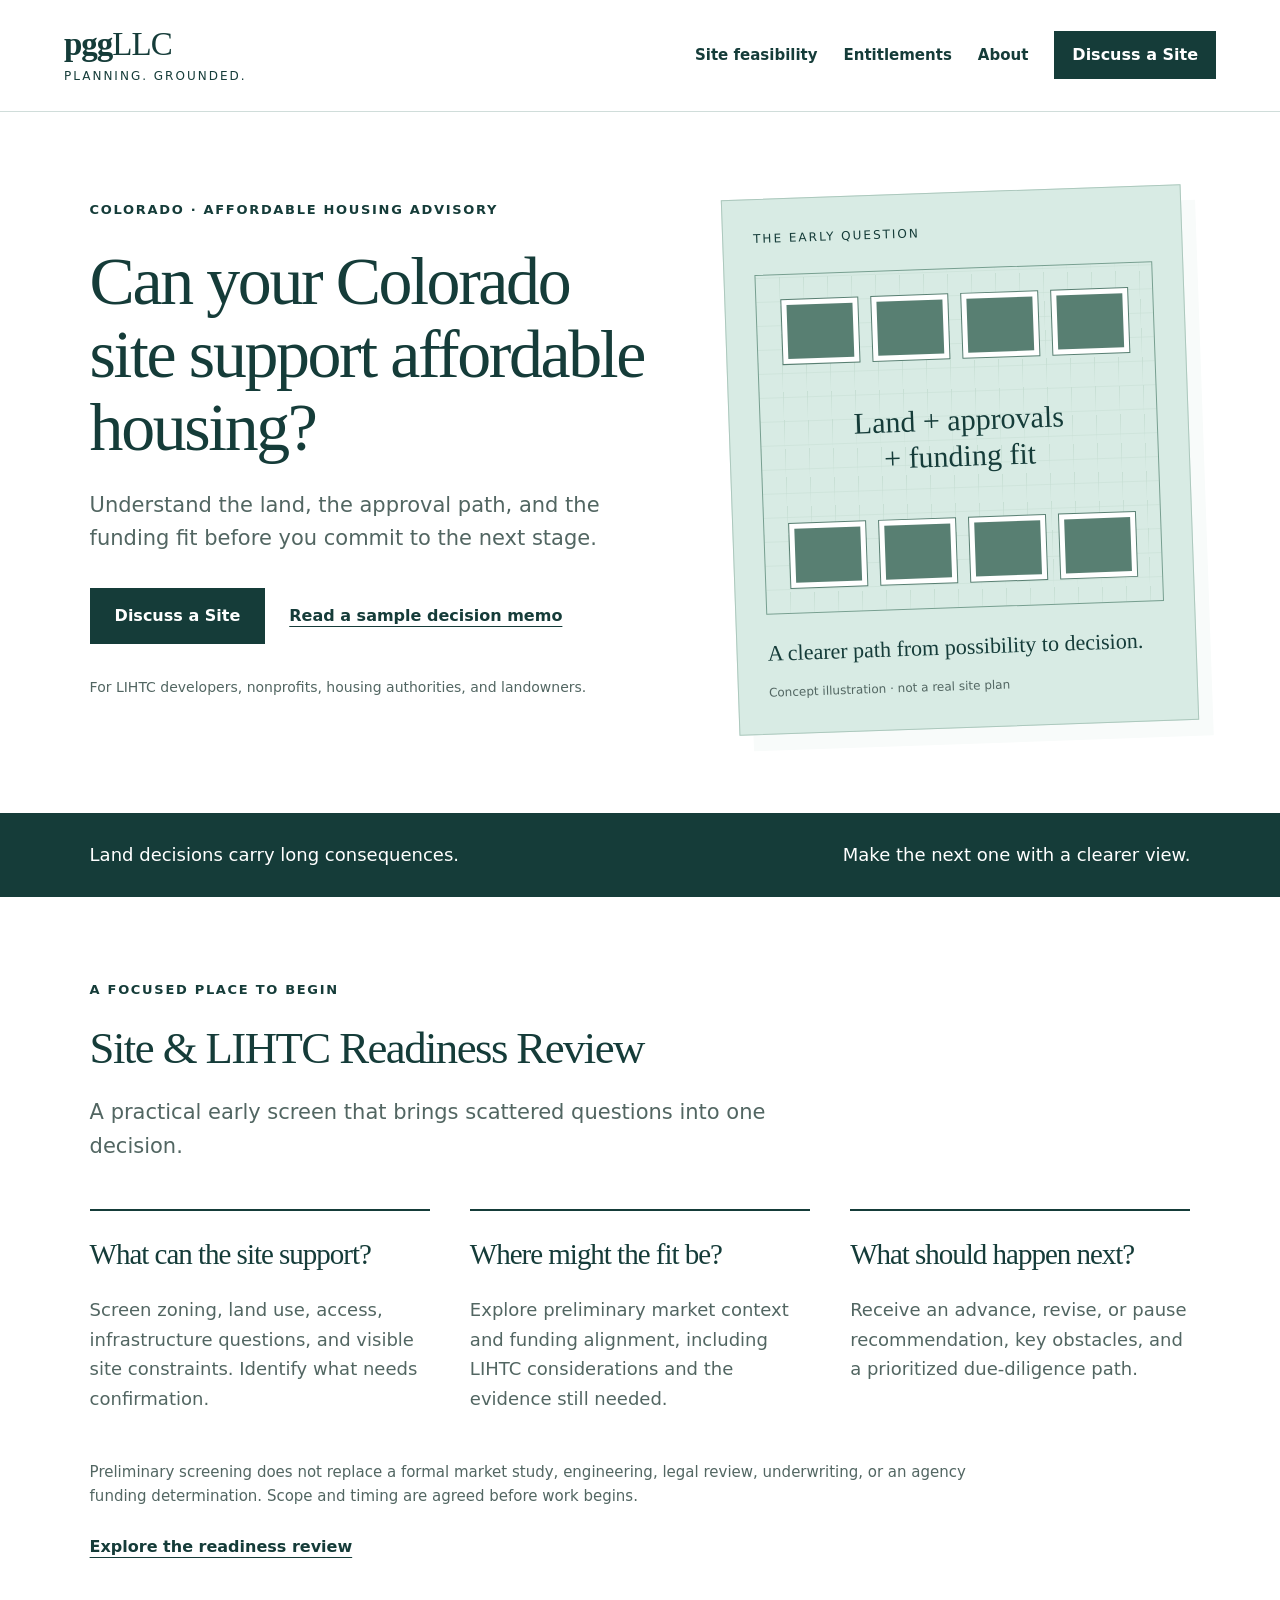
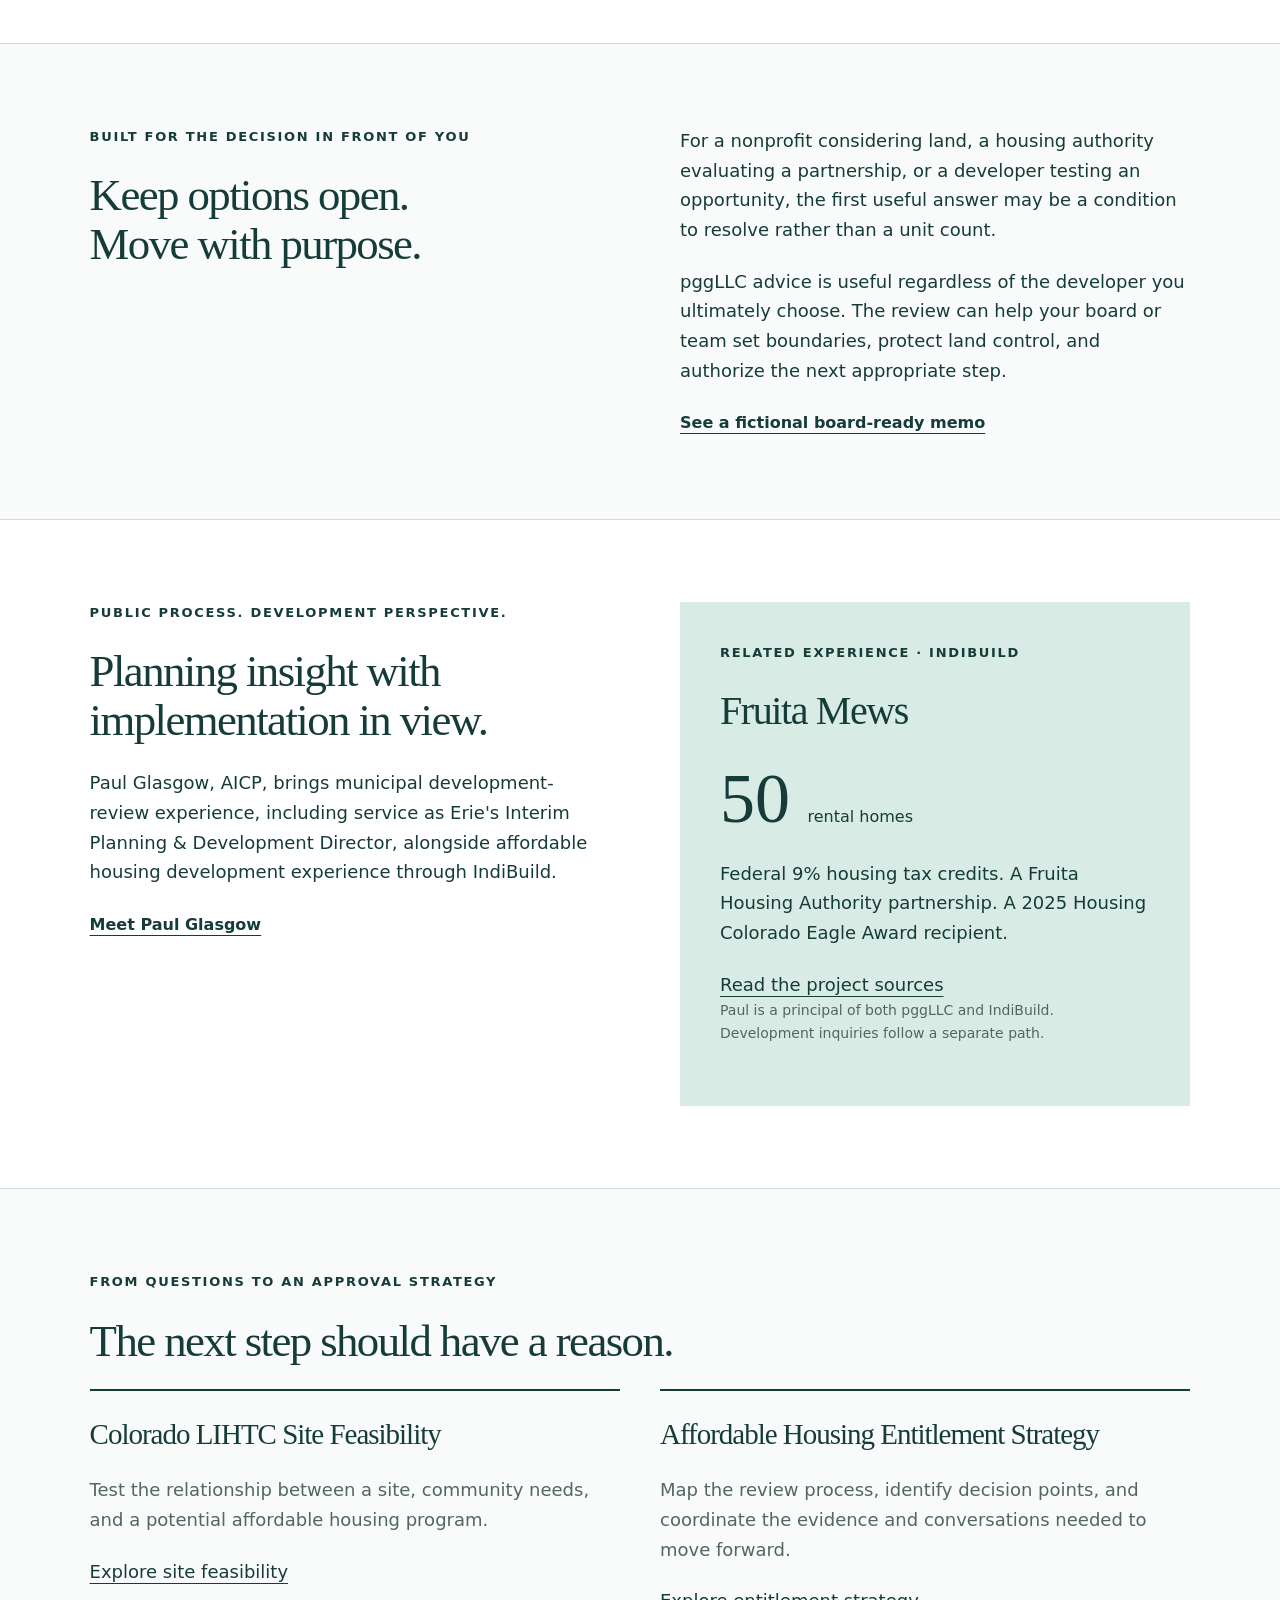
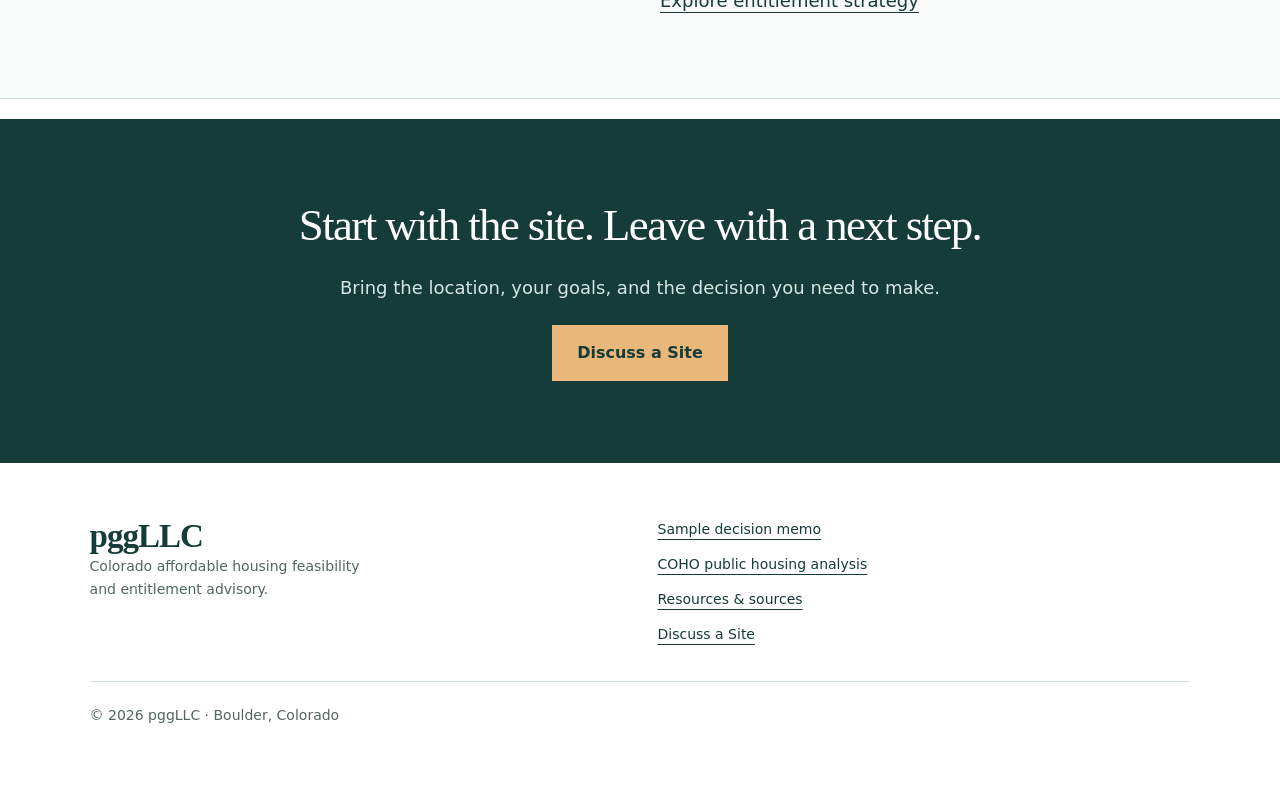
==== index.html @ e90ab2b9 "Build pggLLC affordable housing advisory website and cutover guide" ====
<!doctype html><html lang="en"><head><meta charset="utf-8"><meta name="viewport" content="width=device-width,initial-scale=1"><title>Colorado Affordable Housing Feasibility & Entitlements | pggLLC</title><meta name="description" content="Make a better early decision on your Colorado affordable housing site. Site feasibility, LIHTC readiness and entitlement strategy with Paul Glasgow, AICP."><link rel="canonical" href="https://pggllc.org/"><meta property="og:title" content="Colorado Affordable Housing Feasibility & Entitlements"><meta property="og:description" content="Make a better early decision on your Colorado affordable housing site. Site feasibility, LIHTC readiness and entitlement strategy with Paul Glasgow, AICP."><meta property="og:type" content="website"><meta name="theme-color" content="#153c39"><link rel="icon" href="/assets/favicon.svg" type="image/svg+xml"><link rel="stylesheet" href="/assets/site.css"></head><body><a class="skip" href="#main">Skip to content</a><header><a class="brand" href="/">pgg<span>LLC</span><small>Planning. Grounded.</small></a><nav aria-label="Main navigation"><a href="/colorado-lihtc-site-feasibility.html">Site feasibility</a><a href="/affordable-housing-entitlement-strategy.html">Entitlements</a><a href="/about-us/">About</a><a class="button small" href="/contact-us/">Discuss a Site</a></nav></header><main id="main"><section class="hero"><div><p class="eyebrow">Colorado · Affordable housing advisory</p><h1>Can your Colorado site support affordable housing?</h1><p class="lead">Understand the land, the approval path, and the funding fit before you commit to the next stage.</p><div class="actions"><a class="button" href="/contact-us/">Discuss a Site</a><a class="text-link" href="/sample-site-decision-memo.html">Read a sample decision memo</a></div><p class="caption">For LIHTC developers, nonprofits, housing authorities, and landowners.</p></div><div class="site-plan" role="img" aria-label="Illustrative site diagram showing housing blocks, a shared courtyard and connections to the surrounding streets"><div class="plan-label">THE EARLY QUESTION</div><div class="parcel"><i></i><i></i><i></i><i></i><span>Land + approvals<br>+ funding fit</span><i></i><i></i><i></i><i></i></div><div class="plan-note">A clearer path from possibility to decision.</div><p>Concept illustration · not a real site plan</p></div></section><section class="strip"><p>Land decisions carry long consequences.</p><p>Make the next one with a clearer view.</p></section><section><div class="section-heading"><p class="eyebrow">A focused place to begin</p><h2>Site &amp; LIHTC Readiness Review</h2><p class="lead">A practical early screen that brings scattered questions into one decision.</p></div><div class="grid three"><article><h3>What can the site support?</h3><p>Screen zoning, land use, access, infrastructure questions, and visible site constraints. Identify what needs confirmation.</p></article><article><h3>Where might the fit be?</h3><p>Explore preliminary market context and funding alignment, including LIHTC considerations and the evidence still needed.</p></article><article><h3>What should happen next?</h3><p>Receive an advance, revise, or pause recommendation, key obstacles, and a prioritized due-diligence path.</p></article></div><p class="note">Preliminary screening does not replace a formal market study, engineering, legal review, underwriting, or an agency funding determination. Scope and timing are agreed before work begins.</p><a class="text-link" href="/colorado-lihtc-site-feasibility.html">Explore the readiness review</a></section><section class="split pale"><div><p class="eyebrow">Built for the decision in front of you</p><h2>Keep options open.<br>Move with purpose.</h2></div><div><p>For a nonprofit considering land, a housing authority evaluating a partnership, or a developer testing an opportunity, the first useful answer may be a condition to resolve rather than a unit count.</p><p>pggLLC advice is useful regardless of the developer you ultimately choose. The review can help your board or team set boundaries, protect land control, and authorize the next appropriate step.</p><a class="text-link" href="/sample-site-decision-memo.html">See a fictional board-ready memo</a></div></section><section class="split"><div><p class="eyebrow">Public process. Development perspective.</p><h2>Planning insight with implementation in view.</h2><p>Paul Glasgow, AICP, brings municipal development-review experience, including service as Erie's Interim Planning &amp; Development Director, alongside affordable housing development experience through IndiBuild.</p><a class="text-link" href="/about-us/">Meet Paul Glasgow</a></div><aside class="feature"><p class="eyebrow">Related experience · IndiBuild</p><h3>Fruita Mews</h3><p class="big-stat">50 <span>rental homes</span></p><p>Federal 9% housing tax credits. A Fruita Housing Authority partnership. A 2025 Housing Colorado Eagle Award recipient.</p><a href="/resources.html#fruita">Read the project sources</a><p class="caption">Paul is a principal of both pggLLC and IndiBuild. Development inquiries follow a separate path.</p></aside></section><section class="pale"><p class="eyebrow">From questions to an approval strategy</p><h2>The next step should have a reason.</h2><div class="grid two"><article><h3>Colorado LIHTC Site Feasibility</h3><p>Test the relationship between a site, community needs, and a potential affordable housing program.</p><a href="/colorado-lihtc-site-feasibility.html">Explore site feasibility</a></article><article><h3>Affordable Housing Entitlement Strategy</h3><p>Map the review process, identify decision points, and coordinate the evidence and conversations needed to move forward.</p><a href="/affordable-housing-entitlement-strategy.html">Explore entitlement strategy</a></article></div></section><section class="cta"><h2>Start with the site. Leave with a next step.</h2><p>Bring the location, your goals, and the decision you need to make.</p><a class="button" href="/contact-us/">Discuss a Site</a></section></main><footer><div><a class="brand" href="/">pggLLC</a><p>Colorado affordable housing feasibility<br>and entitlement advisory.</p></div><div><a href="/sample-site-decision-memo.html">Sample decision memo</a><a href="https://cohoanalytics.com/">COHO public housing analysis</a><a href="/resources.html">Resources &amp; sources</a><a href="/contact-us/">Discuss a Site</a></div><p>© 2026 pggLLC · Boulder, Colorado</p></footer></body></html>
---- assets/site.css ----
:root{--ink:#153c39;--muted:#526662;--paper:#f8fbfa;--line:#d0ddda;--mint:#d8ebe4;--accent:#e9b77a}*{box-sizing:border-box}html{scroll-behavior:smooth}body{margin:0;color:var(--ink);background:white;font:18px/1.65 system-ui,-apple-system,BlinkMacSystemFont,"Segoe UI",sans-serif}a{color:inherit;text-underline-offset:5px}a:hover{color:#6b461a}a:focus-visible,button:focus-visible{outline:3px solid #b26c13;outline-offset:5px}.skip{position:absolute;left:12px;top:-100px;background:white;padding:12px;z-index:5}.skip:focus{top:8px}header{max-width:1360px;margin:auto;padding:26px 5%;display:flex;justify-content:space-between;align-items:center;gap:30px;border-bottom:1px solid var(--line)}.brand{font:700 33px Georgia,serif;text-decoration:none;letter-spacing:-1px}.brand span{font-weight:400}.brand small{display:block;font:12px/1.4 system-ui;letter-spacing:2px;text-transform:uppercase;margin-top:5px}nav{display:flex;gap:26px;align-items:center;font-size:15px;font-weight:600}nav a{text-decoration:none}.button{display:inline-block;background:var(--ink);color:white;padding:15px 24px;border:1px solid var(--ink);text-decoration:none;font:600 16px/1.5 system-ui;cursor:pointer}.button:hover{background:#285b53;color:white}.button.small{padding:11px 17px}section{max-width:1360px;margin:auto;padding:82px 7%}h1,h2,h3{font-family:Georgia,"Times New Roman",serif;font-weight:400;line-height:1.08;letter-spacing:-.035em;margin:0 0 24px}h1{font-size:clamp(42px,5.3vw,76px);max-width:900px}h2{font-size:clamp(34px,3.5vw,48px)}h3{font-size:29px;line-height:1.18}p{margin:0 0 22px}.eyebrow{font-size:13px;letter-spacing:.13em;text-transform:uppercase;font-weight:700;margin-bottom:24px}.lead{font-size:21px;line-height:1.6;max-width:740px;color:var(--muted)}.hero{display:grid;grid-template-columns:1.25fr 1fr;gap:65px;align-items:center;padding-top:80px;padding-bottom:85px}.hero h1{max-width:700px}.actions{display:flex;gap:24px;align-items:center;flex-wrap:wrap;margin:32px 0}.text-link{font-size:16px;font-weight:600}.caption{font-size:14px;color:var(--muted);line-height:1.6}.strip{max-width:none;background:var(--ink);color:white;display:flex;justify-content:space-between;padding:27px max(7%,calc((100vw - 1170px)/2));gap:24px}.strip p{margin:0;font-size:18px}.section-heading{max-width:750px;margin-bottom:45px}.grid{display:grid;gap:40px}.three{grid-template-columns:repeat(3,1fr)}.two{grid-template-columns:repeat(2,1fr)}article{border-top:2px solid var(--ink);padding-top:26px}article p{color:var(--muted)}.note{font-size:15px;color:var(--muted);padding-top:24px;max-width:900px}.pale{background:var(--paper);border-top:1px solid var(--line);border-bottom:1px solid var(--line)}.split{display:grid;grid-template-columns:1fr 1fr;gap:80px}.feature{background:var(--mint);padding:40px}.feature h3{font-size:40px}.big-stat{font:70px Georgia,serif;margin:20px 0}.big-stat span{font:16px system-ui}.cta{background:var(--ink);color:white;margin-top:20px;text-align:center}.cta .button{background:var(--accent);border-color:var(--accent);color:var(--ink)}.cta p{color:#d6e6e0}.intro{background:var(--paper);padding-bottom:65px;border-bottom:1px solid var(--line)}.intro h1{max-width:1000px}.memo{max-width:1000px}dt{font-weight:700;margin-top:28px}dd{margin:8px 0 0;color:var(--muted)}li{padding-left:4px;margin-bottom:12px}footer{max-width:1360px;margin:auto;padding:55px 7%;display:grid;grid-template-columns:1fr 1fr;gap:35px;font-size:14px}footer p{color:var(--muted)}footer div:nth-child(2){display:flex;flex-direction:column;gap:12px}footer>p{grid-column:1/-1;border-top:1px solid var(--line);padding-top:22px}.site-plan{background:var(--mint);padding:30px;transform:rotate(-2deg);border:1px solid #acc8bd;box-shadow:14px 16px 0 var(--paper)}.plan-label{font-size:12px;letter-spacing:2px}.parcel{border:1px solid #779f90;display:grid;grid-template-columns:repeat(4,1fr);gap:14px;padding:25px;margin:25px 0;background:repeating-linear-gradient(0deg,transparent 0,transparent 23px,#c6ded3 24px),repeating-linear-gradient(90deg,transparent 0,transparent 23px,#c6ded3 24px)}.parcel i{display:block;height:64px;background:#587f72;border:5px solid #fff;box-shadow:0 0 0 1px #587f72}.parcel span{grid-column:1/-1;padding:30px 0;text-align:center;font:30px/1.2 Georgia,serif}.plan-note{font:22px/1.3 Georgia,serif}.site-plan>p{font-size:12px;margin:16px 0 0;color:var(--muted)}@media(max-width:900px){header{align-items:flex-start}nav{gap:14px;flex-wrap:wrap;justify-content:flex-end}.hero{gap:32px}.split{gap:35px}.three{gap:24px}}@media(max-width:680px){body{font-size:17px}header{display:block;padding:20px 6%}.brand small{font-size:12px}nav{justify-content:flex-start;margin-top:23px;gap:16px;font-size:14px}nav .small{padding:8px 12px}section{padding:52px 6%}.hero,.split,.three,.two{grid-template-columns:1fr}.hero{padding-top:45px;gap:35px}.hero h1{font-size:46px}.lead{font-size:19px}.site-plan{max-width:440px;width:100%;transform:none}.strip{display:block;padding:24px 6%}.strip p+p{margin-top:5px}.feature{padding:28px}.grid{gap:30px}.actions{gap:20px}footer{grid-template-columns:1fr;padding:40px 6%}.intro h1{font-size:42px}}@media(prefers-reduced-motion:reduce){html{scroll-behavior:auto}}@media print{header,footer,.cta,.button,.skip{display:none}section{padding:20px 0}body{font-size:12pt;color:#000}.intro{background:white}.memo{max-width:none}h1{font-size:30pt}h2{font-size:24pt}dt{break-after:avoid}dd{break-inside:avoid}}
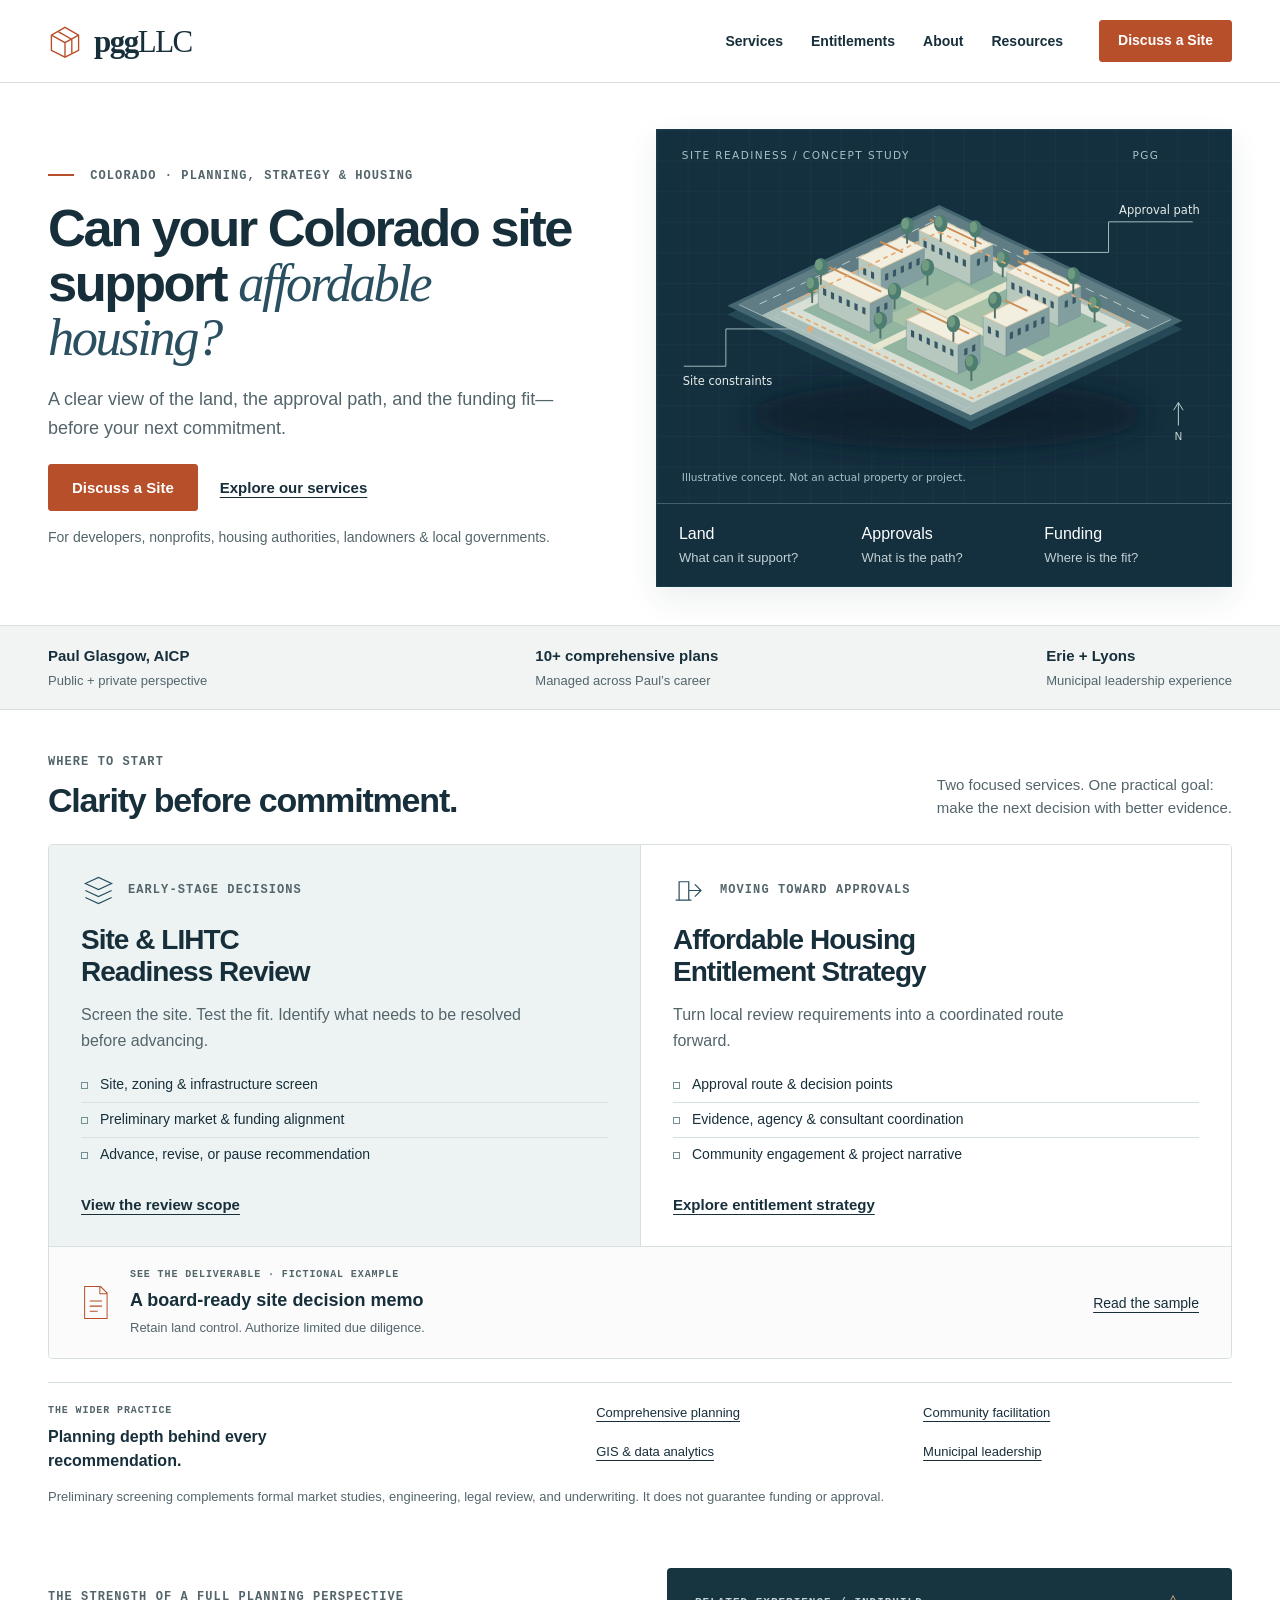
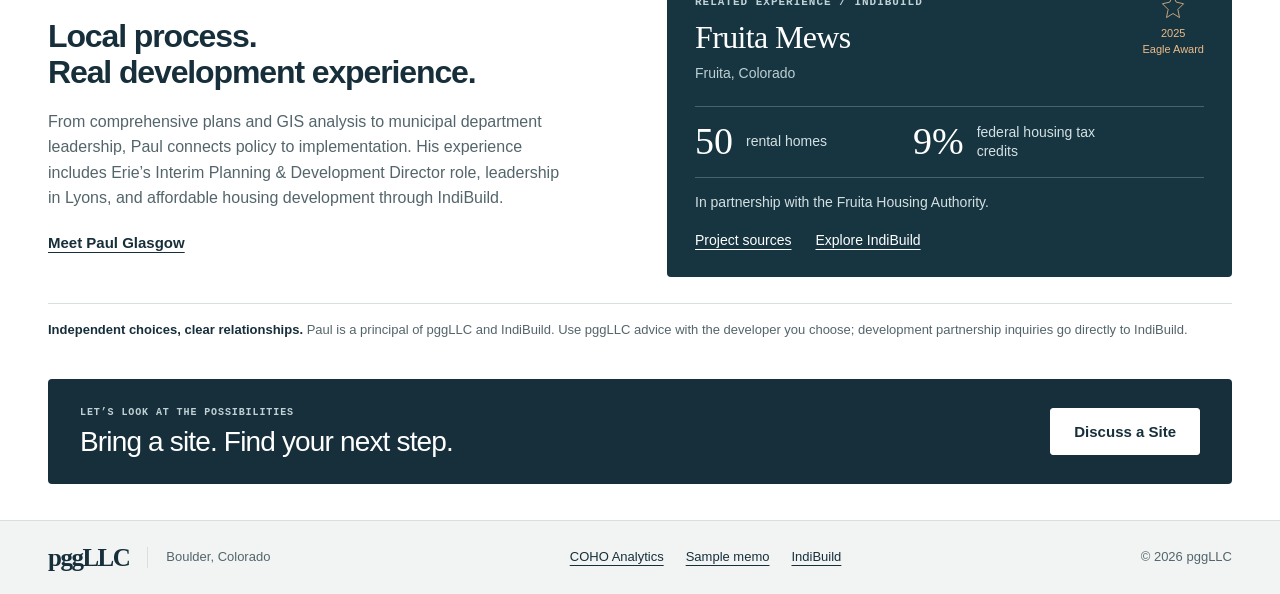
==== commit 83814768: "Redesign pggLLC site and restore full planning practice scope" ====
--- a/index.html
+++ b/index.html
@@ -1 +1,81 @@
-<!doctype html><html lang="en"><head><meta charset="utf-8"><meta name="viewport" content="width=device-width,initial-scale=1"><title>Colorado Affordable Housing Feasibility & Entitlements | pggLLC</title><meta name="description" content="Make a better early decision on your Colorado affordable housing site. Site feasibility, LIHTC readiness and entitlement strategy with Paul Glasgow, AICP."><link rel="canonical" href="https://pggllc.org/"><meta property="og:title" content="Colorado Affordable Housing Feasibility & Entitlements"><meta property="og:description" content="Make a better early decision on your Colorado affordable housing site. Site feasibility, LIHTC readiness and entitlement strategy with Paul Glasgow, AICP."><meta property="og:type" content="website"><meta name="theme-color" content="#153c39"><link rel="icon" href="/assets/favicon.svg" type="image/svg+xml"><link rel="stylesheet" href="/assets/site.css"></head><body><a class="skip" href="#main">Skip to content</a><header><a class="brand" href="/">pgg<span>LLC</span><small>Planning. Grounded.</small></a><nav aria-label="Main navigation"><a href="/colorado-lihtc-site-feasibility.html">Site feasibility</a><a href="/affordable-housing-entitlement-strategy.html">Entitlements</a><a href="/about-us/">About</a><a class="button small" href="/contact-us/">Discuss a Site</a></nav></header><main id="main"><section class="hero"><div><p class="eyebrow">Colorado · Affordable housing advisory</p><h1>Can your Colorado site support affordable housing?</h1><p class="lead">Understand the land, the approval path, and the funding fit before you commit to the next stage.</p><div class="actions"><a class="button" href="/contact-us/">Discuss a Site</a><a class="text-link" href="/sample-site-decision-memo.html">Read a sample decision memo</a></div><p class="caption">For LIHTC developers, nonprofits, housing authorities, and landowners.</p></div><div class="site-plan" role="img" aria-label="Illustrative site diagram showing housing blocks, a shared courtyard and connections to the surrounding streets"><div class="plan-label">THE EARLY QUESTION</div><div class="parcel"><i></i><i></i><i></i><i></i><span>Land + approvals<br>+ funding fit</span><i></i><i></i><i></i><i></i></div><div class="plan-note">A clearer path from possibility to decision.</div><p>Concept illustration · not a real site plan</p></div></section><section class="strip"><p>Land decisions carry long consequences.</p><p>Make the next one with a clearer view.</p></section><section><div class="section-heading"><p class="eyebrow">A focused place to begin</p><h2>Site &amp; LIHTC Readiness Review</h2><p class="lead">A practical early screen that brings scattered questions into one decision.</p></div><div class="grid three"><article><h3>What can the site support?</h3><p>Screen zoning, land use, access, infrastructure questions, and visible site constraints. Identify what needs confirmation.</p></article><article><h3>Where might the fit be?</h3><p>Explore preliminary market context and funding alignment, including LIHTC considerations and the evidence still needed.</p></article><article><h3>What should happen next?</h3><p>Receive an advance, revise, or pause recommendation, key obstacles, and a prioritized due-diligence path.</p></article></div><p class="note">Preliminary screening does not replace a formal market study, engineering, legal review, underwriting, or an agency funding determination. Scope and timing are agreed before work begins.</p><a class="text-link" href="/colorado-lihtc-site-feasibility.html">Explore the readiness review</a></section><section class="split pale"><div><p class="eyebrow">Built for the decision in front of you</p><h2>Keep options open.<br>Move with purpose.</h2></div><div><p>For a nonprofit considering land, a housing authority evaluating a partnership, or a developer testing an opportunity, the first useful answer may be a condition to resolve rather than a unit count.</p><p>pggLLC advice is useful regardless of the developer you ultimately choose. The review can help your board or team set boundaries, protect land control, and authorize the next appropriate step.</p><a class="text-link" href="/sample-site-decision-memo.html">See a fictional board-ready memo</a></div></section><section class="split"><div><p class="eyebrow">Public process. Development perspective.</p><h2>Planning insight with implementation in view.</h2><p>Paul Glasgow, AICP, brings municipal development-review experience, including service as Erie's Interim Planning &amp; Development Director, alongside affordable housing development experience through IndiBuild.</p><a class="text-link" href="/about-us/">Meet Paul Glasgow</a></div><aside class="feature"><p class="eyebrow">Related experience · IndiBuild</p><h3>Fruita Mews</h3><p class="big-stat">50 <span>rental homes</span></p><p>Federal 9% housing tax credits. A Fruita Housing Authority partnership. A 2025 Housing Colorado Eagle Award recipient.</p><a href="/resources.html#fruita">Read the project sources</a><p class="caption">Paul is a principal of both pggLLC and IndiBuild. Development inquiries follow a separate path.</p></aside></section><section class="pale"><p class="eyebrow">From questions to an approval strategy</p><h2>The next step should have a reason.</h2><div class="grid two"><article><h3>Colorado LIHTC Site Feasibility</h3><p>Test the relationship between a site, community needs, and a potential affordable housing program.</p><a href="/colorado-lihtc-site-feasibility.html">Explore site feasibility</a></article><article><h3>Affordable Housing Entitlement Strategy</h3><p>Map the review process, identify decision points, and coordinate the evidence and conversations needed to move forward.</p><a href="/affordable-housing-entitlement-strategy.html">Explore entitlement strategy</a></article></div></section><section class="cta"><h2>Start with the site. Leave with a next step.</h2><p>Bring the location, your goals, and the decision you need to make.</p><a class="button" href="/contact-us/">Discuss a Site</a></section></main><footer><div><a class="brand" href="/">pggLLC</a><p>Colorado affordable housing feasibility<br>and entitlement advisory.</p></div><div><a href="/sample-site-decision-memo.html">Sample decision memo</a><a href="https://cohoanalytics.com/">COHO public housing analysis</a><a href="/resources.html">Resources &amp; sources</a><a href="/contact-us/">Discuss a Site</a></div><p>© 2026 pggLLC · Boulder, Colorado</p></footer></body></html>+<!doctype html><html lang="en">
+<head><meta charset="utf-8">
+<meta name="viewport" content="width=device-width,initial-scale=1">
+<title>Colorado Affordable Housing Feasibility & Entitlements | pggLLC</title>
+<meta name="description" content="Colorado affordable housing site feasibility and entitlement strategy, backed by pggLLC planning, GIS analysis, community facilitation and municipal leadership.">
+<link rel="canonical" href="https://pggllc.org/">
+<meta property="og:title" content="Colorado Affordable Housing Feasibility & Entitlements">
+<meta property="og:description" content="Colorado affordable housing site feasibility and entitlement strategy, backed by pggLLC planning, GIS analysis, community facilitation and municipal leadership.">
+<meta property="og:type" content="website">
+<meta name="theme-color" content="#153c39">
+<link rel="icon" href="/assets/favicon.svg" type="image/svg+xml">
+<link rel="stylesheet" href="/assets/site.css?v=2">
+</head><body><a class="skip" href="#main">Skip to content</a>
+<header class="site-header">
+<div class="header-inner"><a class="brand" href="/" aria-label="pggLLC home"><svg viewBox="0 0 40 40" aria-hidden="true"><path d="M4 31V13L20 4L36 13V31L20 39Z"/><path d="M4 13L20 22L36 13M20 22V39M12 9L28 18V34"/></svg><span>pgg<span class="brand-light">LLC</span></span></a>
+<nav aria-label="Main navigation"><a href="/services/">Services</a><a href="/affordable-housing-entitlement-strategy.html">Entitlements</a><a href="/about-us/">About</a><a href="/resources.html">Resources</a></nav><a class="button small" href="/contact-us/">Discuss a Site</a></div>
+</header><main id="main" tabindex="-1" class="home">
+<section class="home-hero">
+ <div class="hero-copy">
+<p class="eyebrow"><span class="rule"></span> Colorado · Planning, strategy &amp; housing</p>
+ <h1>Can your Colorado site support <em>affordable housing?</em></h1>
+ <p class="lead">A clear view of the land, the approval path, and the funding fit—before your next commitment.</p>
+ <div class="actions"><a class="button" href="/contact-us/">Discuss a Site</a><a class="text-link" href="#services">Explore our services</a></div>
+ <p class="audience">For developers, nonprofits, housing authorities, landowners &amp; local governments.</p></div>
+ <figure class="hero-figure"><img src="/assets/site-study.svg" width="600" height="390" alt="Illustrative isometric housing site showing buildings, access, shared open space and the approval questions to investigate."><figcaption><span><b>Land</b> What can it support?</span><span><b>Approvals</b> What is the path?</span><span><b>Funding</b> Where is the fit?</span></figcaption></figure>
+</section>
+<div class="trust-band"><p><strong>Paul Glasgow, AICP</strong><span>Public + private perspective</span></p><p><strong>10+ comprehensive plans</strong><span>Managed across Paul’s career</span></p><p><strong>Erie + Lyons</strong><span>Municipal leadership experience</span></p></div>
+<section class="services-section" id="services">
+ <div class="section-top">
+<div><p class="eyebrow">Where to start</p>
+<h2>Clarity before commitment.</h2></div>
+<p>Two focused services. One practical goal:<br> make the next decision with better evidence.</p></div>
+ <div class="service-grid">
+  <article class="service-main">
+<div class="service-title"><svg class="service-icon" viewBox="0 0 40 40" aria-hidden="true"><path d="M5 12L20 5L35 12L20 19ZM5 20L20 27L35 20M5 28L20 35L35 28"/></svg>
+<p class="eyebrow">Early-stage decisions</p></div>
+<h3>Site &amp; LIHTC<br> Readiness Review</h3>
+<p>Screen the site. Test the fit. Identify what needs to be resolved before advancing.</p>
+<ul class="scope-list">
+<li>Site, zoning &amp; infrastructure screen</li>
+<li>Preliminary market &amp; funding alignment</li>
+<li>Advance, revise, or pause recommendation</li></ul><a class="text-link" href="/colorado-lihtc-site-feasibility.html">View the review scope</a></article>
+  <article class="service-secondary">
+<div class="service-title"><svg class="service-icon" viewBox="0 0 40 40" aria-hidden="true"><path d="M7 31V10H18V31M18 20H32M25 13L32 20L25 27M3 31H21"/></svg>
+<p class="eyebrow">Moving toward approvals</p></div>
+<h3>Affordable Housing<br> Entitlement Strategy</h3>
+<p>Turn local review requirements into a coordinated route forward.</p>
+<ul class="scope-list">
+<li>Approval route &amp; decision points</li>
+<li>Evidence, agency &amp; consultant coordination</li>
+<li>Community engagement &amp; project narrative</li></ul><a class="text-link" href="/affordable-housing-entitlement-strategy.html">Explore entitlement strategy</a></article>
+  <a class="memo-link" href="/sample-site-decision-memo.html"><svg viewBox="0 0 40 48" aria-hidden="true"><path d="M5 2H27L36 11V46H5ZM26 2V12H36M12 22H29M12 29H29M12 36H23"/></svg><span><span class="eyebrow">See the deliverable · fictional example</span><strong>A board-ready site decision memo</strong><span>Retain land control. Authorize limited due diligence.</span></span><span class="memo-action">Read the sample</span></a>
+ </div>
+ <div class="practice-strip"><div><span class="eyebrow">The wider practice</span><strong>Planning depth behind every recommendation.</strong></div><nav aria-label="Broader practice areas"><a href="/services/#planning">Comprehensive planning</a><a href="/services/#community">Community facilitation</a><a href="/services/#analysis">GIS &amp; data analytics</a><a href="/services/#leadership">Municipal leadership</a></nav></div><p class="scope-note">Preliminary screening complements formal market studies, engineering, legal review, and underwriting. It does not guarantee funding or approval.</p>
+</section>
+<section class="experience-section" id="experience">
+ <div class="experience-copy">
+<p class="eyebrow">The strength of a full planning perspective</p>
+<h2>Local process.<br> Real development experience.</h2>
+<p>From comprehensive plans and GIS analysis to municipal department leadership, Paul connects policy to implementation. His experience includes Erie’s Interim Planning &amp; Development Director role, leadership in Lyons, and affordable housing development through IndiBuild.</p><a class="text-link" href="/about-us/">Meet Paul Glasgow</a></div>
+ <aside class="project-panel">
+<div class="project-heading">
+<div><p class="eyebrow">Related experience / IndiBuild</p>
+<h3>Fruita Mews</h3>
+<p>Fruita, Colorado</p></div><span class="award-mark"><svg viewBox="0 0 32 32" aria-hidden="true"><path d="M16 2L20 10L29 12L22 19L24 29L16 24L8 29L10 19L3 12L12 10Z"/></svg>2025<br> Eagle Award</span></div>
+<div class="project-facts">
+<p><strong>50</strong><span>rental homes</span></p>
+<p><strong>9%</strong><span>federal housing tax credits</span></p></div>
+<p class="project-partner">In partnership with the Fruita Housing Authority.</p>
+<div class="project-links"><a href="/resources.html#fruita">Project sources</a><a href="https://indibuild.com/">Explore IndiBuild</a></div></aside>
+ <p class="independence">Independent choices, clear relationships. <span>Paul is a principal of pggLLC and IndiBuild. Use pggLLC advice with the developer you choose; development partnership inquiries go directly to IndiBuild.</span></p>
+</section>
+<section class="cta">
+<div><p class="eyebrow">Let’s look at the possibilities</p>
+<h2>Bring a site. Find your next step.</h2></div><a class="button light" href="/contact-us/">Discuss a Site</a>
+</section></main>
+<footer><div class="footer-inner">
+<div><a class="brand" href="/">pggLLC</a><span class="footer-location">Boulder, Colorado</span></div>
+<nav aria-label="Footer navigation"><a href="https://cohoanalytics.com/">COHO Analytics</a><a href="/sample-site-decision-memo.html">Sample memo</a><a href="https://indibuild.com/">IndiBuild</a></nav>
+<p>© 2026 pggLLC</p></div>
+</footer></body></html>
--- a/assets/site.css
+++ b/assets/site.css
@@ -1 +1,19 @@
-:root{--ink:#153c39;--muted:#526662;--paper:#f8fbfa;--line:#d0ddda;--mint:#d8ebe4;--accent:#e9b77a}*{box-sizing:border-box}html{scroll-behavior:smooth}body{margin:0;color:var(--ink);background:white;font:18px/1.65 system-ui,-apple-system,BlinkMacSystemFont,"Segoe UI",sans-serif}a{color:inherit;text-underline-offset:5px}a:hover{color:#6b461a}a:focus-visible,button:focus-visible{outline:3px solid #b26c13;outline-offset:5px}.skip{position:absolute;left:12px;top:-100px;background:white;padding:12px;z-index:5}.skip:focus{top:8px}header{max-width:1360px;margin:auto;padding:26px 5%;display:flex;justify-content:space-between;align-items:center;gap:30px;border-bottom:1px solid var(--line)}.brand{font:700 33px Georgia,serif;text-decoration:none;letter-spacing:-1px}.brand span{font-weight:400}.brand small{display:block;font:12px/1.4 system-ui;letter-spacing:2px;text-transform:uppercase;margin-top:5px}nav{display:flex;gap:26px;align-items:center;font-size:15px;font-weight:600}nav a{text-decoration:none}.button{display:inline-block;background:var(--ink);color:white;padding:15px 24px;border:1px solid var(--ink);text-decoration:none;font:600 16px/1.5 system-ui;cursor:pointer}.button:hover{background:#285b53;color:white}.button.small{padding:11px 17px}section{max-width:1360px;margin:auto;padding:82px 7%}h1,h2,h3{font-family:Georgia,"Times New Roman",serif;font-weight:400;line-height:1.08;letter-spacing:-.035em;margin:0 0 24px}h1{font-size:clamp(42px,5.3vw,76px);max-width:900px}h2{font-size:clamp(34px,3.5vw,48px)}h3{font-size:29px;line-height:1.18}p{margin:0 0 22px}.eyebrow{font-size:13px;letter-spacing:.13em;text-transform:uppercase;font-weight:700;margin-bottom:24px}.lead{font-size:21px;line-height:1.6;max-width:740px;color:var(--muted)}.hero{display:grid;grid-template-columns:1.25fr 1fr;gap:65px;align-items:center;padding-top:80px;padding-bottom:85px}.hero h1{max-width:700px}.actions{display:flex;gap:24px;align-items:center;flex-wrap:wrap;margin:32px 0}.text-link{font-size:16px;font-weight:600}.caption{font-size:14px;color:var(--muted);line-height:1.6}.strip{max-width:none;background:var(--ink);color:white;display:flex;justify-content:space-between;padding:27px max(7%,calc((100vw - 1170px)/2));gap:24px}.strip p{margin:0;font-size:18px}.section-heading{max-width:750px;margin-bottom:45px}.grid{display:grid;gap:40px}.three{grid-template-columns:repeat(3,1fr)}.two{grid-template-columns:repeat(2,1fr)}article{border-top:2px solid var(--ink);padding-top:26px}article p{color:var(--muted)}.note{font-size:15px;color:var(--muted);padding-top:24px;max-width:900px}.pale{background:var(--paper);border-top:1px solid var(--line);border-bottom:1px solid var(--line)}.split{display:grid;grid-template-columns:1fr 1fr;gap:80px}.feature{background:var(--mint);padding:40px}.feature h3{font-size:40px}.big-stat{font:70px Georgia,serif;margin:20px 0}.big-stat span{font:16px system-ui}.cta{background:var(--ink);color:white;margin-top:20px;text-align:center}.cta .button{background:var(--accent);border-color:var(--accent);color:var(--ink)}.cta p{color:#d6e6e0}.intro{background:var(--paper);padding-bottom:65px;border-bottom:1px solid var(--line)}.intro h1{max-width:1000px}.memo{max-width:1000px}dt{font-weight:700;margin-top:28px}dd{margin:8px 0 0;color:var(--muted)}li{padding-left:4px;margin-bottom:12px}footer{max-width:1360px;margin:auto;padding:55px 7%;display:grid;grid-template-columns:1fr 1fr;gap:35px;font-size:14px}footer p{color:var(--muted)}footer div:nth-child(2){display:flex;flex-direction:column;gap:12px}footer>p{grid-column:1/-1;border-top:1px solid var(--line);padding-top:22px}.site-plan{background:var(--mint);padding:30px;transform:rotate(-2deg);border:1px solid #acc8bd;box-shadow:14px 16px 0 var(--paper)}.plan-label{font-size:12px;letter-spacing:2px}.parcel{border:1px solid #779f90;display:grid;grid-template-columns:repeat(4,1fr);gap:14px;padding:25px;margin:25px 0;background:repeating-linear-gradient(0deg,transparent 0,transparent 23px,#c6ded3 24px),repeating-linear-gradient(90deg,transparent 0,transparent 23px,#c6ded3 24px)}.parcel i{display:block;height:64px;background:#587f72;border:5px solid #fff;box-shadow:0 0 0 1px #587f72}.parcel span{grid-column:1/-1;padding:30px 0;text-align:center;font:30px/1.2 Georgia,serif}.plan-note{font:22px/1.3 Georgia,serif}.site-plan>p{font-size:12px;margin:16px 0 0;color:var(--muted)}@media(max-width:900px){header{align-items:flex-start}nav{gap:14px;flex-wrap:wrap;justify-content:flex-end}.hero{gap:32px}.split{gap:35px}.three{gap:24px}}@media(max-width:680px){body{font-size:17px}header{display:block;padding:20px 6%}.brand small{font-size:12px}nav{justify-content:flex-start;margin-top:23px;gap:16px;font-size:14px}nav .small{padding:8px 12px}section{padding:52px 6%}.hero,.split,.three,.two{grid-template-columns:1fr}.hero{padding-top:45px;gap:35px}.hero h1{font-size:46px}.lead{font-size:19px}.site-plan{max-width:440px;width:100%;transform:none}.strip{display:block;padding:24px 6%}.strip p+p{margin-top:5px}.feature{padding:28px}.grid{gap:30px}.actions{gap:20px}footer{grid-template-columns:1fr;padding:40px 6%}.intro h1{font-size:42px}}@media(prefers-reduced-motion:reduce){html{scroll-behavior:auto}}@media print{header,footer,.cta,.button,.skip{display:none}section{padding:20px 0}body{font-size:12pt;color:#000}.intro{background:white}.memo{max-width:none}h1{font-size:30pt}h2{font-size:24pt}dt{break-after:avoid}dd{break-inside:avoid}}
+/* pggLLC / advisory site — static, dependency-free design system */
+:root{--ink:#172f3b;--muted:#53656b;--paper:#f1f4f3;--line:#d8e0df;--accent:#b84f2b;--accent-dark:#973e21;--blue:#294f60;--serif:Georgia,"Times New Roman",serif;--sans:Inter,-apple-system,BlinkMacSystemFont,"Segoe UI",sans-serif;--mono:"SFMono-Regular",Consolas,monospace;--width:1240px}
+*{box-sizing:border-box}html{scroll-behavior:smooth;scroll-padding-top:95px}body{margin:0;color:var(--ink);background:#fff;font:17px/1.6 var(--sans);-webkit-font-smoothing:antialiased}a{color:inherit;text-underline-offset:4px;text-decoration-thickness:1px}a:hover{color:var(--accent)}a:focus-visible,button:focus-visible{outline:3px solid #db854f;outline-offset:4px}button{font:inherit}.skip{position:absolute;top:-100px;left:15px;z-index:20;background:white;padding:12px}.skip:focus{top:8px}.site-header{background:#fff;border-bottom:1px solid var(--line);position:sticky;top:0;z-index:10}.header-inner{max-width:var(--width);margin:auto;min-height:82px;display:flex;align-items:center;gap:36px;padding:14px 28px}.brand{display:inline-flex;align-items:center;gap:12px;white-space:nowrap;font:700 31px/1 var(--serif);letter-spacing:-1.5px;text-decoration:none}.brand-light{font-weight:400}.brand svg{width:34px;height:40px;fill:none;stroke:var(--accent);stroke-width:1.6}.header-inner nav{display:flex;align-items:center;justify-content:flex-end;gap:28px;margin-left:auto;font-size:14px;font-weight:600}.header-inner nav a{text-decoration:none;padding:8px 0}.button{display:inline-flex;justify-content:center;align-items:center;min-height:46px;padding:12px 23px;background:var(--accent);color:#fff;border:1px solid var(--accent);text-decoration:none;font:600 15px/1.4 var(--sans);border-radius:3px;cursor:pointer;white-space:nowrap;transition:background .15s}.button:hover{color:#fff;background:var(--accent-dark);border-color:var(--accent-dark)}.button.small{min-height:42px;padding:10px 18px;font-size:14px}.button.light{background:#fff;color:var(--ink);border-color:#fff}.button.light:hover{background:#e0e9e8}.text-link{font-size:15px;font-weight:650}.eyebrow{font:600 12px/1.55 var(--mono);letter-spacing:.09em;text-transform:uppercase;margin:0 0 16px;color:var(--muted)}.rule{display:inline-block;width:26px;height:2px;background:var(--accent);vertical-align:middle;margin-right:8px}h1,h2,h3{line-height:1.12;letter-spacing:-.035em;margin:0 0 20px;font-weight:600}h1{font-size:clamp(38px,4vw,58px)}h2{font-size:34px}h3{font-size:25px}p{margin:0 0 18px}.lead{font-size:19px;line-height:1.55;color:var(--muted);max-width:700px}.home-hero{max-width:var(--width);display:grid;grid-template-columns:1fr 1.04fr;align-items:center;gap:54px;margin:auto;padding:46px 28px 38px}.hero-copy h1{font-size:clamp(40px,4.1vw,58px);font-weight:550;letter-spacing:-.047em;line-height:1.04;max-width:560px}.hero-copy h1 em{font-family:var(--serif);font-weight:400;color:var(--blue)}.hero-copy .lead{font-size:18px;line-height:1.6;max-width:510px;margin-bottom:22px}.actions{display:flex;gap:22px;align-items:center;flex-wrap:wrap;margin:22px 0 16px}.audience{font-size:13px;line-height:1.55;color:var(--muted);margin:0}.hero-figure{margin:0;border:1px solid #193c4d;background:#142f3e;box-shadow:0 12px 30px #17333e15}.hero-figure img{display:block;width:100%;height:auto}.hero-figure figcaption{display:grid;grid-template-columns:repeat(3,1fr);padding:18px 22px;border-top:1px solid #42606c;color:#c1d0d2;font-size:12px;line-height:1.5;gap:18px}.hero-figure b{display:block;color:#fff;font:500 16px/1.5 var(--sans);margin-bottom:2px}.trust-band{background:var(--paper);border-block:1px solid var(--line);display:flex;justify-content:space-between;align-items:center;gap:20px;padding:17px max(28px,calc((100vw - 1184px)/2));font-size:14px}.trust-band p{margin:0}.trust-band strong{font-weight:650}.trust-band p span{border-left:1px solid #a9b9ba;margin-left:16px;padding-left:16px;color:var(--muted)}.trust-band a{font-size:13px}.services-section{max-width:var(--width);margin:auto;padding:43px 28px 30px}.section-top{display:flex;justify-content:space-between;align-items:end;gap:30px;margin-bottom:25px}.section-top h2{margin:0}.section-top .eyebrow{margin-bottom:9px}.section-top>p{font-size:15px;line-height:1.55;color:var(--muted);margin:0}.service-grid{display:grid;grid-template-columns:1fr 1fr;border:1px solid var(--line);border-radius:4px;overflow:hidden}.service-grid article{padding:28px 32px;border:0;margin:0}.service-main{background:#edf3f2}.service-secondary{background:#fff;border-left:1px solid var(--line)!important}.service-title{display:flex;gap:12px;align-items:center;margin-bottom:16px}.service-title .eyebrow{margin:0;font-size:11px}.service-icon{width:35px;height:35px;fill:none;stroke:var(--blue);stroke-width:1.4;flex:none}.service-grid h3{font-size:28px;line-height:1.14;font-weight:550;margin-bottom:14px}.service-grid article>p{font-size:16px;color:var(--muted);max-width:440px;margin-bottom:15px}.scope-list{list-style:none;padding:0;margin:0 0 20px;font-size:14px;line-height:1.55}.scope-list li{padding:6px 0 6px 19px;margin:0;position:relative;border-bottom:1px solid #d7e1df}.scope-list li:last-child{border-bottom:0}.scope-list li:before{content:"";width:5px;height:5px;border:1px solid #738f94;position:absolute;left:0;top:14px}.memo-link{grid-column:1/-1;display:flex;gap:20px;align-items:center;padding:20px 32px;border-top:1px solid var(--line);text-decoration:none;background:#fafbfa;transition:background .15s}.memo-link:hover{background:#f1f4f3}.memo-link>svg{width:29px;height:35px;stroke:var(--accent);stroke-width:1.4;fill:none;flex:none}.memo-link>span:nth-child(2){display:flex;flex-direction:column;gap:3px}.memo-link .eyebrow{font-size:10px;margin:0}.memo-link strong{font-size:18px;font-weight:600}.memo-link>span:nth-child(2)>span:last-child{font-size:13px;color:var(--muted)}.memo-action{margin-left:auto;white-space:nowrap;font-size:14px;text-decoration:underline;text-underline-offset:4px}.scope-note{font-size:12px;color:var(--muted);margin:14px 0 0;max-width:900px}.experience-section{max-width:var(--width);margin:auto;display:grid;grid-template-columns:1fr 1fr;gap:26px 54px;padding:30px 28px 38px}.experience-copy{align-self:center}.experience-copy .eyebrow{font-size:11px;margin-bottom:12px}.experience-copy h2{font-size:32px;margin-bottom:18px}.experience-copy>p:not(.eyebrow){font-size:16px;line-height:1.6;color:var(--muted);max-width:520px}.project-panel{background:#173541;color:#fff;border-radius:4px;padding:26px 28px}.project-heading{display:flex;justify-content:space-between;gap:18px}.project-heading .eyebrow{font-size:10px;color:#c0d2d6;margin-bottom:9px}.project-heading h3{font:400 32px/1.1 var(--serif);margin-bottom:7px;letter-spacing:-.02em}.project-heading p:not(.eyebrow){font-size:13px;color:#bccfd2;margin:0}.award-mark{font:500 11px/1.5 var(--sans);text-align:center;color:#edba87;white-space:nowrap}.award-mark svg{display:block;width:26px;height:26px;margin:0 auto 5px;stroke:#edba87;fill:none;stroke-width:1}.project-facts{display:grid;grid-template-columns:.8fr 1.2fr;margin:22px 0 13px;border-block:1px solid #49636d;padding:14px 0;gap:24px}.project-facts p{margin:0;display:flex;gap:13px;align-items:center}.project-facts strong{font:400 38px/1.1 var(--serif)}.project-facts span{font-size:12px;line-height:1.4;color:#d3e0e2;max-width:100px}.project-partner{font-size:12px;color:#d3e0e2;margin-bottom:15px}.project-links{display:flex;gap:24px;font-size:13px}.project-links a:hover{color:#edba87}.independence{grid-column:1/-1;border-top:1px solid var(--line);padding-top:16px;font-size:13px;font-weight:600;margin:0}.independence span{font-weight:400;color:var(--muted)}.cta{max-width:1184px;background:var(--ink);color:#fff;margin:0 auto 36px;padding:26px 32px;display:flex;align-items:center;justify-content:space-between;gap:30px;border-radius:4px}.cta .eyebrow{font-size:10px;color:#c0d2d6;margin-bottom:6px}.cta h2{font-size:28px;letter-spacing:-.03em;margin:0;font-weight:500}.cta>div>p:not(.eyebrow){font-size:15px;color:#d2e1e2;margin:8px 0 0}footer{border-top:1px solid var(--line);background:var(--paper)}.footer-inner{max-width:var(--width);margin:auto;padding:24px 28px;display:flex;align-items:center;justify-content:space-between;gap:25px;font-size:12px}.footer-inner>div{display:flex;align-items:center;gap:18px}.footer-inner .brand{font-size:25px}.footer-location{color:var(--muted);font-size:12px;border-left:1px solid var(--line);padding-left:18px}.footer-inner nav{display:flex;gap:22px;font-size:12px}.footer-inner>p{margin:0;color:var(--muted)}
+/* Supporting pages use the same compact editorial grid. */
+.interior>section{max-width:var(--width);margin:0 auto;padding:38px 28px}.interior .intro{padding-top:25px;padding-bottom:30px;border-bottom:1px solid var(--line);background:linear-gradient(110deg,#f1f5f4,#fff)}.breadcrumb{display:block;font-size:12px;text-decoration:none;color:var(--muted);margin-bottom:23px}.intro .eyebrow{margin-bottom:13px;font-size:11px}.intro h1{font-size:46px;max-width:960px;line-height:1.08;margin-bottom:16px}.intro .lead{font-size:18px;max-width:850px;margin:0}.split{display:grid;grid-template-columns:1.15fr 1fr;gap:50px}.feature{background:#edf3f2;border:1px solid var(--line);padding:28px;border-radius:4px;align-self:start}.feature h2{font-size:26px}.feature h3{font-size:26px}.feature p{font-size:16px}.feature a{font-size:15px;font-weight:600}.interior h2{font-size:29px}.interior h3{font-size:22px;line-height:1.2}.interior p{max-width:900px}.interior li{font-size:16px;margin-bottom:12px;padding-left:4px}.interior ul{padding-left:20px}.interior .pale{background:var(--paper);border-block:1px solid var(--line)}.grid{display:grid;gap:32px}.three{grid-template-columns:repeat(3,1fr)}.two{grid-template-columns:repeat(2,1fr)}.interior article{border-top:2px solid var(--blue);padding-top:20px}.interior article p{font-size:16px;color:var(--muted)}.interior article a{font-size:15px;font-weight:600}.note{font-size:14px!important;color:var(--muted);border-top:1px solid var(--line);padding-top:16px;margin-top:20px}.interior .cta{max-width:1184px;padding:26px 32px;margin:0 auto 30px}.interior .cta h2{font-size:28px}.caption{font-size:13px;color:var(--muted)}.memo{max-width:990px!important}.memo>h2{max-width:770px}.memo dl{margin:25px 0;display:grid;grid-template-columns:180px 1fr;gap:0 28px}.memo dt{font-weight:600;font-size:15px;padding:18px 0;border-top:1px solid var(--line)}.memo dd{margin:0;font-size:16px;color:var(--muted);padding:18px 0;border-top:1px solid var(--line)}
+@media(min-width:1600px){.home-hero{padding-top:55px;padding-bottom:45px}}@media(max-width:1080px){.header-inner{gap:24px}.header-inner nav{gap:20px}.home-hero{gap:30px}.hero-copy h1{font-size:46px}.hero-copy .eyebrow{font-size:11px}.trust-band p span{display:inline-block}.hero-figure figcaption{padding:15px;gap:10px;font-size:11px}.service-grid article{padding:24px}.experience-section{gap:24px 35px}.project-facts{gap:14px}.project-facts p{gap:10px}.cta{margin-inline:28px}.interior .cta{margin-inline:28px}.footer-inner nav{gap:16px}.footer-location{display:none}}
+@media(max-width:800px){.header-inner{flex-wrap:wrap;gap:12px 20px;padding:13px 22px;min-height:auto}.header-inner .brand{font-size:28px}.brand svg{width:29px;height:33px}.header-inner>.button{margin-left:auto;order:2}.header-inner nav{order:3;width:100%;justify-content:space-between;margin:0;gap:14px;border-top:1px solid var(--line);padding-top:6px;font-size:13px}.home-hero{gap:28px;grid-template-columns:1fr 1fr;padding:32px 22px}.hero-copy h1{font-size:39px}.hero-copy .lead{font-size:16px}.hero-copy .eyebrow{font-size:10px}.actions{gap:16px;margin:18px 0}.hero-figure figcaption{grid-template-columns:1fr;gap:8px}.hero-figure figcaption span{display:flex;align-items:center;gap:8px}.hero-figure b{font-size:13px;margin:0}.audience{font-size:12px}.trust-band{padding:15px 22px}.trust-band p span{border:0;display:block;margin:3px 0 0;padding:0;font-size:12px}.trust-band a{font-size:12px;max-width:140px;text-align:right}.services-section{padding:32px 22px 24px}.section-top{align-items:start;gap:24px}.section-top h2{font-size:29px}.section-top>p{font-size:13px;max-width:260px}.service-grid h3{font-size:25px}.service-title{gap:9px}.service-title .eyebrow{font-size:10px}.service-icon{width:30px;height:30px}.service-grid article{padding:23px}.scope-list{font-size:13px}.service-grid article>p{font-size:15px}.memo-link{padding:20px 23px}.memo-action{font-size:12px}.memo-link strong{font-size:16px}.memo-link>span:nth-child(2)>span:last-child{font-size:12px}.experience-section{padding:24px 22px 28px;gap:24px}.experience-copy h2{font-size:28px}.experience-copy>p:not(.eyebrow){font-size:15px}.project-panel{padding:23px}.project-heading h3{font-size:28px}.project-facts strong{font-size:32px}.project-facts{grid-template-columns:1fr;gap:14px}.project-facts span{max-width:none}.cta,.interior .cta{margin-inline:22px;padding:24px}.cta h2,.interior .cta h2{font-size:25px}.footer-inner{flex-wrap:wrap;padding:22px;gap:20px}.footer-inner>p{margin-left:auto}.split{gap:28px}.interior>section{padding:30px 22px}.intro h1{font-size:40px}.interior .three{grid-template-columns:1fr}.interior .three article{display:grid;grid-template-columns:1fr 1.5fr;gap:25px}.interior .three article p{margin:0}.feature{padding:23px}.memo dl{grid-template-columns:145px 1fr;gap:0 22px}}
+@media(max-width:600px){html{scroll-padding-top:125px}body{font-size:16px}.header-inner{padding:12px 20px;gap:10px 18px}.header-inner nav{font-size:12px;gap:12px;padding-top:3px}.header-inner nav a{padding:7px 0}.header-inner .button{font-size:12px;min-height:38px;padding:9px 13px}.header-inner .brand{font-size:28px;gap:9px}.brand svg{width:26px;height:30px}.home-hero{grid-template-columns:1fr;padding:28px 20px 26px;gap:24px}.hero-copy h1{font-size:42px;max-width:480px;line-height:1.06}.hero-copy .eyebrow{font-size:10px;margin-bottom:15px}.hero-copy .lead{font-size:17px;margin-bottom:19px}.hero-copy .actions{gap:20px}.audience{font-size:12px;max-width:320px}.hero-figure img{max-height:310px;object-fit:contain}.hero-figure figcaption{grid-template-columns:repeat(3,1fr);padding:13px 14px;gap:10px;font-size:10px}.hero-figure figcaption span{display:block}.hero-figure b{font-size:14px;margin:0 0 3px}.trust-band{padding:15px 20px;gap:15px;font-size:13px}.trust-band a{max-width:105px}.services-section{padding:30px 20px 24px}.section-top{display:block;margin-bottom:22px}.section-top h2{font-size:29px}.section-top>p{font-size:14px;max-width:360px;margin-top:12px}.section-top>p br{display:none}.service-grid{grid-template-columns:1fr}.service-grid article{padding:23px}.service-secondary{border-left:0!important;border-top:1px solid var(--line)!important}.service-grid h3{font-size:27px}.service-grid h3 br{display:none}.service-title .eyebrow{font-size:10px}.service-title{margin-bottom:13px}.service-grid article>p{font-size:16px}.scope-list{font-size:14px;margin-bottom:17px}.memo-link{padding:20px;gap:14px;flex-wrap:wrap}.memo-link>span:nth-child(2){flex:1}.memo-link strong{font-size:17px}.memo-link>span:nth-child(2)>span:last-child{font-size:13px}.memo-action{margin:0 0 0 43px;font-size:14px}.memo-link .eyebrow{font-size:9px}.scope-note{font-size:12px}.experience-section{grid-template-columns:1fr;padding:14px 20px 28px;gap:25px}.experience-copy h2{font-size:30px}.experience-copy>p:not(.eyebrow){font-size:16px}.project-facts{grid-template-columns:.85fr 1.15fr;gap:15px}.project-facts p{gap:10px}.project-facts strong{font-size:36px}.project-facts span{font-size:12px;max-width:100px}.project-panel{padding:24px}.independence{font-size:13px;line-height:1.6}.independence span{display:block;margin-top:5px}.cta,.interior .cta{margin:0 20px 25px;padding:25px;display:block}.cta h2,.interior .cta h2{font-size:26px;max-width:290px}.cta .button{margin-top:18px}.footer-inner{padding:22px 20px;gap:17px}.footer-inner>div{width:100%;justify-content:space-between}.footer-location{display:block}.footer-inner nav{gap:18px;font-size:12px;flex-wrap:wrap}.footer-inner>p{margin-left:0;font-size:11px}.interior>section{padding:28px 20px}.interior .intro{padding:22px 20px 26px}.breadcrumb{font-size:11px;margin-bottom:22px}.intro h1{font-size:37px}.intro .lead{font-size:17px}.split,.two{grid-template-columns:1fr;gap:27px}.interior .three article{display:block}.interior .three article p{margin-bottom:0}.interior h2{font-size:28px}.interior h3{font-size:23px}.interior li{font-size:16px}.feature{padding:24px}.feature h2{font-size:25px}.memo dl{display:block}.memo dt{padding:16px 0 5px;font-size:15px}.memo dd{border:0;padding:0 0 16px;font-size:16px}.memo>h2{font-size:27px}}
+@media(prefers-reduced-motion:reduce){html{scroll-behavior:auto}.button,.memo-link{transition:none}}@media print{.site-header,footer,.cta,.button,.skip,.breadcrumb{display:none!important}body{font:11pt/1.5 Georgia,serif;color:#000}.interior>section{padding:15px 0}.intro h1{font-size:28pt}.interior .intro{background:none}.memo{max-width:none!important}.memo dl{display:block}.memo dt{border-top:1px solid #aaa;padding:12px 0 3px;break-after:avoid}.memo dd{padding:0 0 12px;border:0;break-inside:avoid}h2{font-size:22pt}.lead{font-size:12pt}}
+/* Keep operational text readable at every viewport. */
+.hero-figure figcaption{font-size:13px}.audience{font-size:14px}.scope-note{font-size:13px}.service-title .eyebrow,.experience-copy .eyebrow{font-size:12px}.project-partner,.project-facts span,.project-links,.project-heading p:not(.eyebrow){font-size:14px}.project-facts span{max-width:125px}.project-heading .eyebrow{font-size:11px}.footer-inner nav,.footer-location,.footer-inner>p{font-size:13px}
+@media(max-width:800px){.service-title .eyebrow{font-size:11px}.hero-figure figcaption{font-size:12px}.project-facts span{font-size:13px}}
+@media(max-width:600px){.header-inner nav{font-size:14px;gap:10px}.hero-copy .eyebrow{font-size:11px}.hero-figure figcaption{font-size:12px}.hero-figure b{font-size:14px}.audience{font-size:13px}.scope-note{font-size:13px}.service-title .eyebrow{font-size:11px}.project-facts span{font-size:13px}.project-facts{grid-template-columns:.8fr 1.2fr}.project-facts p{gap:9px}.project-facts strong{font-size:34px}.project-partner,.project-links{font-size:14px}.footer-inner nav{font-size:13px;gap:16px}.footer-inner>p{font-size:12px}}
+@media(max-width:600px){.memo-link{display:grid;grid-template-columns:29px minmax(0,1fr);gap:10px 15px}.memo-link>svg{grid-row:1/3}.memo-link>span:nth-child(2){min-width:0}.memo-action{grid-column:2;margin:0;justify-self:start}.memo-link .eyebrow{font-size:10px}.service-grid h3 br{display:initial}}
+@media(max-width:600px){html{scroll-padding-top:150px}}
+/* Full-practice depth: compact navigation on the homepage, evidence on supporting pages. */
+.trust-band{max-width:none;justify-content:space-between;padding-block:18px}.trust-band p{display:flex;flex-direction:column;gap:3px}.trust-band p span{border:0;margin:0;padding:0;font-size:13px}.trust-band strong{font-size:15px}.practice-strip{display:grid;grid-template-columns:.9fr 1.1fr;gap:28px;margin-top:23px;padding-top:20px;border-top:1px solid var(--line)}.practice-strip .eyebrow{font-size:10px;display:block;margin-bottom:6px}.practice-strip strong{font-size:16px;font-weight:600;display:block;max-width:300px;line-height:1.5}.practice-strip nav{display:grid;grid-template-columns:1fr 1fr;gap:7px 18px;font-size:13px}.practice-layout{display:grid;grid-template-columns:245px 1fr;gap:55px}.practice-nav{align-self:start;position:sticky;top:110px;padding:22px;background:var(--paper);border:1px solid var(--line);border-radius:4px}.practice-nav .eyebrow{font-size:10px}.practice-nav nav{display:flex;flex-direction:column;gap:0;font-size:14px}.practice-nav nav a{padding:9px 0;border-bottom:1px solid var(--line);text-decoration:none}.practice-nav>p:last-child{font-size:12px;color:var(--muted);margin:18px 0 0;line-height:1.7}.practice-detail article{padding:0 0 25px;margin:0 0 24px;border-top:0;border-bottom:1px solid var(--line);scroll-margin-top:105px}.practice-detail article:last-child{border-bottom:0;margin-bottom:0;padding-bottom:0}.practice-detail article .eyebrow{font-size:10px;margin-bottom:8px}.practice-detail article h2{font-size:28px;margin-bottom:13px}.practice-detail article p{font-size:16px;margin-bottom:12px}.practice-detail .inline-links{display:flex;gap:8px 24px;flex-wrap:wrap;font-size:14px}.practice-detail .inline-links a{font-size:14px}.about-overview{display:grid;grid-template-columns:1.2fr 1fr;gap:55px}.about-overview>div>p:not(.eyebrow){font-size:16px;color:var(--muted)}.credentials-panel{background:#173541;color:white;border-radius:4px;padding:27px}.credentials-panel .eyebrow{color:#c6d6da;font-size:11px;margin-bottom:18px}.credentials-panel dl{margin:0;display:grid;grid-template-columns:1fr 1fr;gap:20px 25px}.credentials-panel dt{font-size:22px;line-height:1.2;font-weight:500;margin-bottom:8px}.credentials-panel dd{margin:0;font-size:13px;color:#d0e0e2;line-height:1.55}.approach-section{background:var(--paper);border-block:1px solid var(--line)}.approach-section .section-top{margin-bottom:22px}.approach-section .three h3{font-size:21px}.experience-note{font-size:14px;color:var(--muted);max-width:850px}.experience-table{border-top:1px solid var(--line)}.experience-table>div{display:grid;grid-template-columns:230px 1fr;gap:30px;padding:19px 0;border-bottom:1px solid var(--line)}.experience-table h3{font-size:18px;margin:0;letter-spacing:-.02em}.experience-table p{font-size:15px;margin:0;color:var(--muted)}.experience-table strong{font-weight:600;color:var(--ink)}.source-links{display:flex;gap:20px;flex-wrap:wrap;font-size:13px;margin:18px 0 0}.relationship-panel{display:grid;grid-template-columns:1fr 1.1fr;gap:50px;background:var(--paper);border-block:1px solid var(--line);margin-bottom:30px!important}.relationship-panel p{font-size:16px}.relationship-panel a{font-size:15px;font-weight:600}
+@media(max-width:800px){.trust-band{gap:25px}.trust-band strong{font-size:14px}.trust-band p span{font-size:12px}.practice-strip{grid-template-columns:.8fr 1.2fr;gap:20px}.practice-strip strong{font-size:15px}.practice-strip nav{font-size:12px}.practice-layout{grid-template-columns:190px 1fr;gap:30px}.practice-nav{padding:18px;top:140px}.practice-nav nav{font-size:13px}.about-overview{gap:30px;grid-template-columns:1.1fr 1fr}.credentials-panel{padding:23px}.credentials-panel dl{grid-template-columns:1fr;gap:18px}.credentials-panel dt{font-size:20px;margin-bottom:4px}.experience-table>div{grid-template-columns:180px 1fr;gap:25px}.relationship-panel{gap:30px}}
+@media(max-width:600px){.trust-band{display:grid;grid-template-columns:1fr 1fr;gap:17px 20px;padding:18px 20px}.trust-band>p:first-child{grid-column:1/-1;display:block}.trust-band>p:first-child span{display:inline;margin-left:12px}.trust-band strong{font-size:14px}.trust-band p span{font-size:12px}.practice-strip{grid-template-columns:1fr;gap:14px}.practice-strip strong{max-width:none;font-size:16px}.practice-strip nav{font-size:14px;gap:10px 18px}.practice-layout,.about-overview,.relationship-panel{grid-template-columns:1fr;gap:28px}.practice-nav{position:static;padding:18px}.practice-nav nav{display:grid;grid-template-columns:1fr 1fr;gap:0 16px;font-size:13px}.practice-nav>p:last-child{margin-top:14px}.credentials-panel dl{grid-template-columns:1fr 1fr;gap:24px 20px}.credentials-panel dt{font-size:22px}.credentials-panel dd{font-size:13px}.experience-table>div{display:block;padding:18px 0}.experience-table h3{font-size:19px;margin-bottom:9px}.experience-table p{font-size:16px}.approach-section .three article{padding-top:16px}.source-links{gap:12px}.relationship-panel{margin-bottom:25px!important}.practice-detail article{scroll-margin-top:150px}}
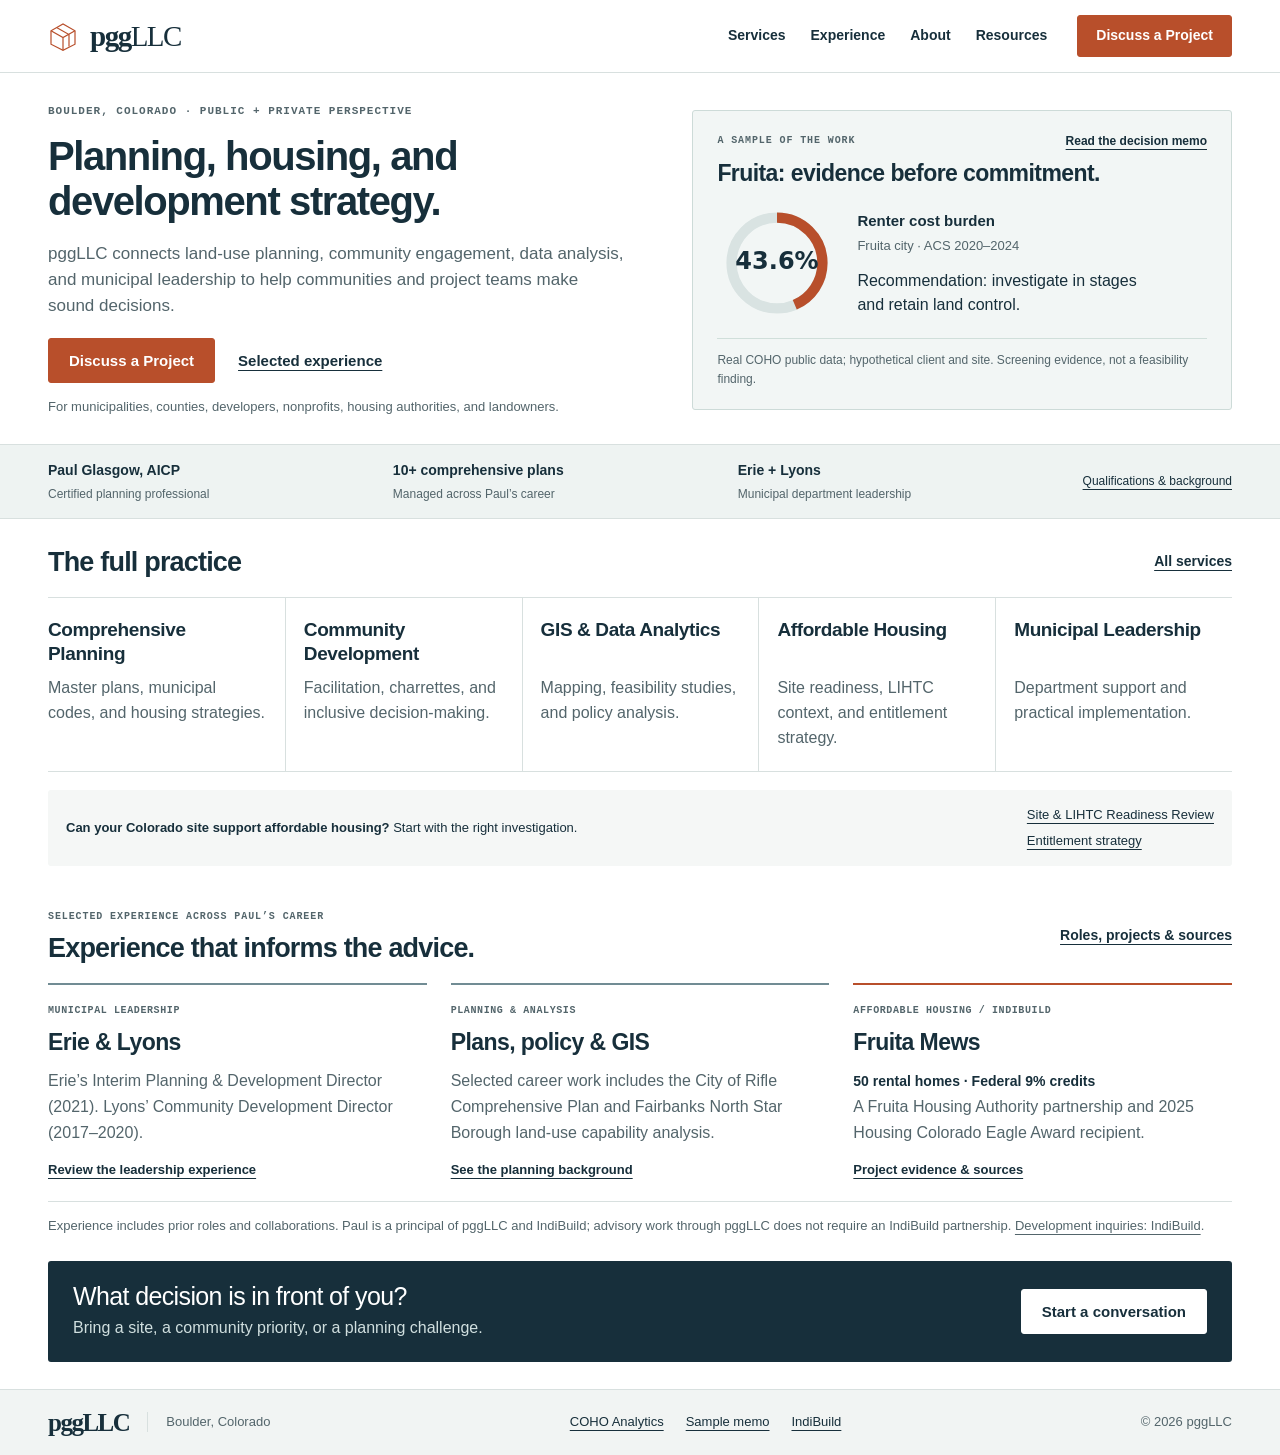
==== commit 9e8c8783: "Refine full-practice site and publish COHO-backed Fruita memo" ====
--- a/index.html
+++ b/index.html
@@ -1,79 +1,39 @@
 <!doctype html><html lang="en">
 <head><meta charset="utf-8">
 <meta name="viewport" content="width=device-width,initial-scale=1">
-<title>Colorado Affordable Housing Feasibility & Entitlements | pggLLC</title>
-<meta name="description" content="Colorado affordable housing site feasibility and entitlement strategy, backed by pggLLC planning, GIS analysis, community facilitation and municipal leadership.">
+<title>Colorado Planning, Housing &amp; Development Strategy | pggLLC</title>
+<meta name="description" content="pggLLC brings comprehensive planning, community facilitation, GIS analysis, affordable housing strategy and municipal leadership to Colorado communities and project teams.">
 <link rel="canonical" href="https://pggllc.org/">
-<meta property="og:title" content="Colorado Affordable Housing Feasibility & Entitlements">
-<meta property="og:description" content="Colorado affordable housing site feasibility and entitlement strategy, backed by pggLLC planning, GIS analysis, community facilitation and municipal leadership.">
+<meta property="og:title" content="Colorado Planning, Housing &amp; Development Strategy">
+<meta property="og:description" content="pggLLC brings comprehensive planning, community facilitation, GIS analysis, affordable housing strategy and municipal leadership to Colorado communities and project teams.">
 <meta property="og:type" content="website">
 <meta name="theme-color" content="#153c39">
 <link rel="icon" href="/assets/favicon.svg" type="image/svg+xml">
 <link rel="stylesheet" href="/assets/site.css?v=2">
-</head><body><a class="skip" href="#main">Skip to content</a>
+<link rel="stylesheet" href="/assets/refinements.css"></head><body><a class="skip" href="#main">Skip to content</a>
 <header class="site-header">
 <div class="header-inner"><a class="brand" href="/" aria-label="pggLLC home"><svg viewBox="0 0 40 40" aria-hidden="true"><path d="M4 31V13L20 4L36 13V31L20 39Z"/><path d="M4 13L20 22L36 13M20 22V39M12 9L28 18V34"/></svg><span>pgg<span class="brand-light">LLC</span></span></a>
-<nav aria-label="Main navigation"><a href="/services/">Services</a><a href="/affordable-housing-entitlement-strategy.html">Entitlements</a><a href="/about-us/">About</a><a href="/resources.html">Resources</a></nav><a class="button small" href="/contact-us/">Discuss a Site</a></div>
-</header><main id="main" tabindex="-1" class="home">
-<section class="home-hero">
- <div class="hero-copy">
-<p class="eyebrow"><span class="rule"></span> Colorado · Planning, strategy &amp; housing</p>
- <h1>Can your Colorado site support <em>affordable housing?</em></h1>
- <p class="lead">A clear view of the land, the approval path, and the funding fit—before your next commitment.</p>
- <div class="actions"><a class="button" href="/contact-us/">Discuss a Site</a><a class="text-link" href="#services">Explore our services</a></div>
- <p class="audience">For developers, nonprofits, housing authorities, landowners &amp; local governments.</p></div>
- <figure class="hero-figure"><img src="/assets/site-study.svg" width="600" height="390" alt="Illustrative isometric housing site showing buildings, access, shared open space and the approval questions to investigate."><figcaption><span><b>Land</b> What can it support?</span><span><b>Approvals</b> What is the path?</span><span><b>Funding</b> Where is the fit?</span></figcaption></figure>
+<nav aria-label="Main navigation"><a href="/services/">Services</a><a href="/about-us/#experience">Experience</a><a href="/about-us/">About</a><a href="/resources.html">Resources</a></nav><a class="button small" href="/contact-us/">Discuss a Project</a></div>
+</header><main id="main" tabindex="-1" class="home refined-home">
+<section class="practice-hero">
+ <div class="practice-hero-copy"><p class="eyebrow">Boulder, Colorado · Public + private perspective</p><h1>Planning, housing, and development strategy.</h1><p class="lead">pggLLC connects land-use planning, community engagement, data analysis, and municipal leadership to help communities and project teams make sound decisions.</p><div class="actions"><a class="button" href="/contact-us/">Discuss a Project</a><a class="text-link" href="/about-us/#experience">Selected experience</a></div><p class="audience">For municipalities, counties, developers, nonprofits, housing authorities, and landowners.</p></div>
+ <aside class="decision-preview" aria-labelledby="preview-title"><div class="preview-heading"><p class="eyebrow">A sample of the work</p><a href="/sample-site-decision-memo.html">Read the decision memo</a></div><h2 id="preview-title">Fruita: evidence before commitment.</h2><div class="preview-data"><svg viewBox="0 0 140 140" role="img" aria-labelledby="burden-title"><title id="burden-title">COHO reports 43.6 percent of Fruita renters paying over 30 percent of income toward housing, ACS 2020-2024.</title><circle cx="70" cy="70" r="53" fill="none" stroke="#d9e3e2" stroke-width="12"/><circle cx="70" cy="70" r="53" fill="none" stroke="#b84f2b" stroke-width="12" pathLength="100" stroke-dasharray="43.6 56.4" transform="rotate(-90 70 70)"/><text x="70" y="77" text-anchor="middle" fill="#172f3b" font-family="system-ui,sans-serif" font-size="28" font-weight="600">43.6%</text></svg><div><p><strong>Renter cost burden</strong><span>Fruita city · ACS 2020–2024</span></p><p class="preview-recommendation">Recommendation: investigate in stages and retain land control.</p></div></div><p class="preview-source">Real COHO public data; hypothetical client and site. Screening evidence, not a feasibility finding.</p></aside>
 </section>
-<div class="trust-band"><p><strong>Paul Glasgow, AICP</strong><span>Public + private perspective</span></p><p><strong>10+ comprehensive plans</strong><span>Managed across Paul’s career</span></p><p><strong>Erie + Lyons</strong><span>Municipal leadership experience</span></p></div>
-<section class="services-section" id="services">
- <div class="section-top">
-<div><p class="eyebrow">Where to start</p>
-<h2>Clarity before commitment.</h2></div>
-<p>Two focused services. One practical goal:<br> make the next decision with better evidence.</p></div>
- <div class="service-grid">
-  <article class="service-main">
-<div class="service-title"><svg class="service-icon" viewBox="0 0 40 40" aria-hidden="true"><path d="M5 12L20 5L35 12L20 19ZM5 20L20 27L35 20M5 28L20 35L35 28"/></svg>
-<p class="eyebrow">Early-stage decisions</p></div>
-<h3>Site &amp; LIHTC<br> Readiness Review</h3>
-<p>Screen the site. Test the fit. Identify what needs to be resolved before advancing.</p>
-<ul class="scope-list">
-<li>Site, zoning &amp; infrastructure screen</li>
-<li>Preliminary market &amp; funding alignment</li>
-<li>Advance, revise, or pause recommendation</li></ul><a class="text-link" href="/colorado-lihtc-site-feasibility.html">View the review scope</a></article>
-  <article class="service-secondary">
-<div class="service-title"><svg class="service-icon" viewBox="0 0 40 40" aria-hidden="true"><path d="M7 31V10H18V31M18 20H32M25 13L32 20L25 27M3 31H21"/></svg>
-<p class="eyebrow">Moving toward approvals</p></div>
-<h3>Affordable Housing<br> Entitlement Strategy</h3>
-<p>Turn local review requirements into a coordinated route forward.</p>
-<ul class="scope-list">
-<li>Approval route &amp; decision points</li>
-<li>Evidence, agency &amp; consultant coordination</li>
-<li>Community engagement &amp; project narrative</li></ul><a class="text-link" href="/affordable-housing-entitlement-strategy.html">Explore entitlement strategy</a></article>
-  <a class="memo-link" href="/sample-site-decision-memo.html"><svg viewBox="0 0 40 48" aria-hidden="true"><path d="M5 2H27L36 11V46H5ZM26 2V12H36M12 22H29M12 29H29M12 36H23"/></svg><span><span class="eyebrow">See the deliverable · fictional example</span><strong>A board-ready site decision memo</strong><span>Retain land control. Authorize limited due diligence.</span></span><span class="memo-action">Read the sample</span></a>
- </div>
- <div class="practice-strip"><div><span class="eyebrow">The wider practice</span><strong>Planning depth behind every recommendation.</strong></div><nav aria-label="Broader practice areas"><a href="/services/#planning">Comprehensive planning</a><a href="/services/#community">Community facilitation</a><a href="/services/#analysis">GIS &amp; data analytics</a><a href="/services/#leadership">Municipal leadership</a></nav></div><p class="scope-note">Preliminary screening complements formal market studies, engineering, legal review, and underwriting. It does not guarantee funding or approval.</p>
-</section>
-<section class="experience-section" id="experience">
- <div class="experience-copy">
-<p class="eyebrow">The strength of a full planning perspective</p>
-<h2>Local process.<br> Real development experience.</h2>
-<p>From comprehensive plans and GIS analysis to municipal department leadership, Paul connects policy to implementation. His experience includes Erie’s Interim Planning &amp; Development Director role, leadership in Lyons, and affordable housing development through IndiBuild.</p><a class="text-link" href="/about-us/">Meet Paul Glasgow</a></div>
- <aside class="project-panel">
-<div class="project-heading">
-<div><p class="eyebrow">Related experience / IndiBuild</p>
-<h3>Fruita Mews</h3>
-<p>Fruita, Colorado</p></div><span class="award-mark"><svg viewBox="0 0 32 32" aria-hidden="true"><path d="M16 2L20 10L29 12L22 19L24 29L16 24L8 29L10 19L3 12L12 10Z"/></svg>2025<br> Eagle Award</span></div>
-<div class="project-facts">
-<p><strong>50</strong><span>rental homes</span></p>
-<p><strong>9%</strong><span>federal housing tax credits</span></p></div>
-<p class="project-partner">In partnership with the Fruita Housing Authority.</p>
-<div class="project-links"><a href="/resources.html#fruita">Project sources</a><a href="https://indibuild.com/">Explore IndiBuild</a></div></aside>
- <p class="independence">Independent choices, clear relationships. <span>Paul is a principal of pggLLC and IndiBuild. Use pggLLC advice with the developer you choose; development partnership inquiries go directly to IndiBuild.</span></p>
-</section>
-<section class="cta">
-<div><p class="eyebrow">Let’s look at the possibilities</p>
-<h2>Bring a site. Find your next step.</h2></div><a class="button light" href="/contact-us/">Discuss a Site</a>
-</section></main>
+<div class="credentials-band"><div><strong>Paul Glasgow, AICP</strong><span>Certified planning professional</span></div><div><strong>10+ comprehensive plans</strong><span>Managed across Paul’s career</span></div><div><strong>Erie + Lyons</strong><span>Municipal department leadership</span></div><a href="/about-us/">Qualifications &amp; background</a></div>
+<section class="capabilities-section" id="services"><div class="compact-heading"><h2>The full practice</h2><a class="text-link" href="/services/">All services</a></div><div class="capability-grid">
+<a href="/services/#planning"><h3>Comprehensive Planning</h3><p>Master plans, municipal codes, and housing strategies.</p></a>
+<a href="/services/#community"><h3>Community Development</h3><p>Facilitation, charrettes, and inclusive decision-making.</p></a>
+<a href="/services/#analysis"><h3>GIS &amp; Data Analytics</h3><p>Mapping, feasibility studies, and policy analysis.</p></a>
+<a href="/services/#housing"><h3>Affordable Housing</h3><p>Site readiness, LIHTC context, and entitlement strategy.</p></a>
+<a href="/services/#leadership"><h3>Municipal Leadership</h3><p>Department support and practical implementation.</p></a>
+</div><div class="housing-entry"><p><strong>Can your Colorado site support affordable housing?</strong> Start with the right investigation.</p><div><a href="/colorado-lihtc-site-feasibility.html">Site &amp; LIHTC Readiness Review</a><a href="/affordable-housing-entitlement-strategy.html">Entitlement strategy</a></div></div></section>
+<section class="selected-work" id="experience"><div class="compact-heading"><div><p class="eyebrow">Selected experience across Paul’s career</p><h2>Experience that informs the advice.</h2></div><a class="text-link" href="/about-us/#experience">Roles, projects &amp; sources</a></div><div class="work-grid">
+<article><p class="work-category">Municipal leadership</p><h3>Erie &amp; Lyons</h3><p>Erie’s Interim Planning &amp; Development Director (2021). Lyons’ Community Development Director (2017–2020).</p><a href="/about-us/#experience">Review the leadership experience</a></article>
+<article><p class="work-category">Planning &amp; analysis</p><h3>Plans, policy &amp; GIS</h3><p>Selected career work includes the City of Rifle Comprehensive Plan and Fairbanks North Star Borough land-use capability analysis.</p><a href="/about-us/#experience">See the planning background</a></article>
+<article class="work-feature"><p class="work-category">Affordable housing / IndiBuild</p><h3>Fruita Mews</h3><p><strong>50 rental homes · Federal 9% credits</strong><br>A Fruita Housing Authority partnership and 2025 Housing Colorado Eagle Award recipient.</p><a href="/resources.html#fruita">Project evidence &amp; sources</a></article>
+</div><p class="career-note">Experience includes prior roles and collaborations. Paul is a principal of pggLLC and IndiBuild; advisory work through pggLLC does not require an IndiBuild partnership. <a href="https://indibuild.com/">Development inquiries: IndiBuild</a>.</p></section>
+<section class="project-contact"><div><h2>What decision is in front of you?</h2><p>Bring a site, a community priority, or a planning challenge.</p></div><a class="button" href="/contact-us/">Start a conversation</a></section>
+</main>
 <footer><div class="footer-inner">
 <div><a class="brand" href="/">pggLLC</a><span class="footer-location">Boulder, Colorado</span></div>
 <nav aria-label="Footer navigation"><a href="https://cohoanalytics.com/">COHO Analytics</a><a href="/sample-site-decision-memo.html">Sample memo</a><a href="https://indibuild.com/">IndiBuild</a></nav>
--- a/assets/refinements.css
+++ b/assets/refinements.css
@@ -0,0 +1,10 @@
+/* Practitioner-informed refinements: conventional hierarchy, full practice, useful evidence. */
+body{font-size:16px;line-height:1.55}.header-inner{min-height:72px;padding-block:12px;gap:30px}.header-inner nav{gap:25px}.header-inner nav a{min-height:30px;display:inline-flex;align-items:center}.brand{font-size:29px}.brand svg{height:34px;width:30px}.button{min-height:44px;font-size:15px;padding:11px 20px}.button.small{min-height:42px}.eyebrow{font-size:12px}h1{font-size:40px}h2{font-size:28px}h3{font-size:22px}.lead{font-size:17px;line-height:1.55}.interior .intro{padding-top:20px;padding-bottom:25px}.breadcrumb{margin-bottom:15px}.intro h1{font-size:36px;line-height:1.12;max-width:900px;margin-bottom:14px}.intro .lead{font-size:17px;max-width:850px}.interior>section{padding-top:29px;padding-bottom:29px}.interior h2{font-size:26px}.interior h3{font-size:21px}.interior .cta h2{font-size:25px}.interior .cta{padding-top:24px;padding-bottom:24px}.interior .three article p{font-size:16px}.about-overview{gap:42px}.practice-nav{top:98px}.practice-detail article{padding-bottom:20px;margin-bottom:20px}.practice-detail article h2{font-size:26px}.relationship-panel{gap:38px}.credentials-panel dt{font-size:21px}.footer-inner{padding-block:20px}
+.practice-hero{max-width:var(--width);margin:auto;padding:30px 28px 27px;display:grid;grid-template-columns:1.05fr .95fr;gap:48px;align-items:center}.practice-hero h1{font-size:40px;line-height:1.12;font-weight:600;letter-spacing:-.035em;max-width:570px;margin-bottom:17px}.practice-hero .eyebrow{font-size:11px;margin-bottom:14px}.practice-hero .lead{font-size:17px;max-width:580px;margin-bottom:18px}.practice-hero .actions{margin:18px 0 14px;gap:23px}.practice-hero .audience{font-size:13px;line-height:1.55;max-width:560px}.decision-preview{background:#f2f6f5;border:1px solid #cddbd8;padding:21px 24px;border-radius:3px}.preview-heading{display:flex;align-items:center;justify-content:space-between;gap:15px;margin-bottom:10px}.preview-heading .eyebrow{font-size:10px;margin:0}.preview-heading>a{font-size:12px;font-weight:600}.decision-preview h2{font-size:23px;line-height:1.2;letter-spacing:-.025em;font-weight:550;margin:0 0 15px}.preview-data{display:grid;grid-template-columns:120px 1fr;align-items:center;gap:20px}.preview-data>svg{display:block;width:120px;height:120px}.preview-data p{font-size:14px;margin:0 0 12px}.preview-data p strong{display:block;font-size:15px;font-weight:600}.preview-data p span{display:block;font-size:13px;color:var(--muted);margin-top:4px}.preview-recommendation{font-size:15px!important;line-height:1.5;max-width:280px;margin:0!important}.preview-source{margin:15px 0 0;padding-top:12px;border-top:1px solid #d0dfda;font-size:12px;color:var(--muted);line-height:1.55}.credentials-band{background:#eef3f2;border-block:1px solid var(--line);padding:15px max(28px,calc((100vw - 1184px)/2));display:grid;grid-template-columns:1fr 1fr 1fr auto;align-items:center;gap:25px;font-size:13px}.credentials-band strong{display:block;font-size:14px;font-weight:650}.credentials-band span{display:block;color:var(--muted);font-size:12px;margin-top:3px}.credentials-band>a{font-size:12px}.capabilities-section{max-width:var(--width);margin:auto;padding:28px 28px 21px}.compact-heading{display:flex;align-items:center;justify-content:space-between;gap:25px;margin-bottom:20px}.compact-heading h2{font-size:27px;letter-spacing:-.03em;margin:0}.compact-heading .eyebrow{font-size:10px;margin:0 0 8px}.compact-heading .text-link{font-size:14px}.capability-grid{display:grid;grid-template-columns:repeat(5,1fr);border-block:1px solid var(--line)}.capability-grid>a{display:block;padding:20px 18px;text-decoration:none;border-left:1px solid var(--line)}.capability-grid>a:first-child{border-left:0;padding-left:0}.capability-grid>a:last-child{padding-right:0}.capability-grid>a:hover{background:#f4f7f6;color:var(--ink)}.capability-grid h3{font-size:19px;font-weight:600;line-height:1.25;letter-spacing:-.02em;min-height:48px;margin:0 0 10px}.capability-grid p{font-size:14px;line-height:1.55;color:var(--muted);margin:0}.housing-entry{margin-top:18px;padding:15px 18px;background:#f5f7f6;display:flex;justify-content:space-between;gap:24px;align-items:center;font-size:13px;border-radius:3px}.housing-entry p{margin:0;max-width:560px}.housing-entry strong{font-weight:600}.housing-entry>div{display:flex;flex-direction:column;gap:6px;font-size:13px;flex:none}.selected-work{max-width:var(--width);margin:auto;padding:22px 28px 20px}.work-grid{display:grid;grid-template-columns:repeat(3,1fr);gap:24px}.work-grid article{padding:18px 0 0;border-top:2px solid #718c94}.work-grid .work-category{font:600 10px/1.5 var(--mono);letter-spacing:.06em;text-transform:uppercase;color:var(--muted);margin:0 0 12px}.work-grid h3{font-size:23px;font-weight:550;letter-spacing:-.025em;margin:0 0 13px}.work-grid article>p:not(.work-category){font-size:15px;color:var(--muted);line-height:1.6;margin:0 0 12px}.work-grid article>p strong{font-size:14px;color:var(--ink);font-weight:600}.work-grid article>a{font-size:13px;font-weight:600}.work-feature{border-top-color:var(--accent)!important}.career-note{font-size:12px;line-height:1.6;color:var(--muted);margin:19px 0 0;padding-top:14px;border-top:1px solid var(--line)}.project-contact{max-width:1184px;margin:4px auto 27px;padding:21px 25px;background:var(--ink);color:#fff;display:flex;align-items:center;justify-content:space-between;gap:25px;border-radius:3px}.project-contact h2{font-size:25px;font-weight:500;margin:0 0 6px;letter-spacing:-.025em}.project-contact p{font-size:14px;color:#d0dfdf;margin:0}.project-contact .button{background:#fff;color:var(--ink);border-color:#fff;flex:none}.project-contact .button:hover{background:#e5eeee}#main:focus{outline:none}
+@media(max-width:1000px){.practice-hero{gap:30px}.practice-hero h1{font-size:37px}.preview-heading{display:block}.preview-heading>a{display:inline-block;margin-top:5px}.preview-data{grid-template-columns:100px 1fr;gap:14px}.preview-data>svg{width:100px;height:100px}.decision-preview{padding:21px}.decision-preview h2{font-size:21px}.credentials-band{gap:18px}.credentials-band>a{display:none}.credentials-band{grid-template-columns:1fr 1fr 1fr}.capability-grid h3{font-size:17px;min-height:43px}.capability-grid>a{padding:18px 12px}.capability-grid p{font-size:13px}.work-grid{gap:20px}.project-contact{margin-inline:28px}.housing-entry>div{max-width:250px}.work-grid h3{font-size:21px}}
+@media(max-width:800px){.header-inner{gap:8px 18px;padding:10px 22px}.header-inner>.button{min-height:38px}.header-inner nav{padding-top:3px;font-size:14px}.header-inner nav a{padding:6px 0;min-height:32px}.brand svg{height:30px;width:27px}.practice-hero{padding:25px 22px;gap:25px}.practice-hero h1{font-size:34px}.practice-hero .lead{font-size:16px}.practice-hero .audience{font-size:12px}.practice-hero .actions{gap:15px}.practice-hero .text-link{font-size:13px}.decision-preview h2{font-size:20px}.preview-data{display:block}.preview-data>svg{float:left;width:90px;height:90px;margin-right:13px}.preview-data p{font-size:13px}.preview-data p strong{font-size:14px}.preview-data p span{font-size:12px}.preview-recommendation{font-size:14px!important}.preview-source{clear:both;font-size:11px}.credentials-band{padding:14px 22px;gap:16px}.credentials-band strong{font-size:13px}.credentials-band span{font-size:11px}.capabilities-section,.selected-work{padding:24px 22px 18px}.capability-grid{grid-template-columns:repeat(3,1fr)}.capability-grid>a{padding:17px 13px!important;border-bottom:1px solid var(--line)}.capability-grid>a:nth-child(4){border-left:0}.capability-grid h3{font-size:18px;min-height:0}.capability-grid p{font-size:14px}.housing-entry{display:block;padding:15px}.housing-entry>div{display:flex;flex-direction:row;flex-wrap:wrap;gap:9px 20px;max-width:none;margin-top:10px;font-size:13px}.work-grid{gap:18px}.work-grid article>p:not(.work-category){font-size:14px}.work-grid article>a{font-size:12px}.work-grid h3{font-size:20px}.project-contact{margin-inline:22px;padding:21px}.project-contact h2{font-size:23px}.project-contact p{font-size:13px}.intro h1{font-size:34px}.intro .lead{font-size:16px}.interior>section{padding-block:26px}.about-overview{gap:30px}}
+@media(max-width:600px){html{scroll-padding-top:118px}.header-inner{padding:9px 20px;gap:7px 18px}.header-inner .brand{font-size:27px}.header-inner .brand svg{width:24px;height:27px}.header-inner .button{min-height:38px;font-size:12px;padding:9px 12px}.header-inner nav{font-size:14px;gap:12px;padding-top:2px}.header-inner nav a{min-height:32px;padding:5px 0}.practice-hero{grid-template-columns:1fr;padding:25px 20px 23px;gap:23px}.practice-hero h1{font-size:32px;line-height:1.12;max-width:440px;margin-bottom:15px}.practice-hero .eyebrow{font-size:10px;margin-bottom:13px}.practice-hero .lead{font-size:16px;line-height:1.55;margin-bottom:16px}.practice-hero .actions{margin:16px 0 13px;gap:17px}.practice-hero .text-link{font-size:14px}.practice-hero .audience{font-size:12px;max-width:none}.decision-preview{padding:18px 20px}.preview-heading{display:flex;align-items:center}.preview-heading .eyebrow{font-size:10px;margin:0}.preview-heading>a{font-size:11px;margin:0;text-align:right;max-width:120px}.decision-preview h2{font-size:21px;margin-bottom:15px}.preview-data{display:grid;grid-template-columns:95px 1fr;gap:15px}.preview-data>svg{float:none;width:95px;height:95px;margin:0}.preview-data p strong{font-size:14px}.preview-data p span{font-size:12px}.preview-recommendation{font-size:14px!important}.preview-source{font-size:11px;margin-top:13px;padding-top:11px}.credentials-band{padding:15px 20px;grid-template-columns:1fr 1fr;gap:15px 20px}.credentials-band>div:first-child{grid-column:1/-1;display:flex;align-items:center;justify-content:space-between;gap:15px}.credentials-band strong{font-size:13px}.credentials-band span{font-size:11px}.credentials-band>div:first-child span{margin:0}.capabilities-section,.selected-work{padding:25px 20px 18px}.compact-heading{margin-bottom:17px;align-items:start;gap:20px}.compact-heading h2{font-size:25px}.compact-heading .text-link{font-size:13px;flex:none}.compact-heading .eyebrow{font-size:10px;max-width:240px}.capability-grid{grid-template-columns:1fr}.capability-grid>a{border-left:0;padding:16px 0!important;display:grid;grid-template-columns:1fr 1.1fr;gap:20px;align-items:start;border-bottom:1px solid var(--line)}.capability-grid>a:last-child{border-bottom:0}.capability-grid h3{font-size:17px;line-height:1.3;margin:0}.capability-grid p{font-size:14px;line-height:1.55}.housing-entry{font-size:14px;line-height:1.55;margin-top:17px;padding:16px}.housing-entry strong{display:block;margin-bottom:4px}.housing-entry>div{font-size:13px;gap:9px;margin-top:12px}.housing-entry>div a{display:block}.selected-work .compact-heading{display:block}.selected-work .compact-heading .text-link{display:inline-block;margin-top:12px}.work-grid{grid-template-columns:1fr;gap:22px}.work-grid article{padding-top:16px}.work-grid .work-category{margin-bottom:9px;font-size:10px}.work-grid h3{font-size:22px;margin-bottom:11px}.work-grid article>p:not(.work-category){font-size:15px;margin-bottom:10px}.work-grid article>a{font-size:13px}.career-note{font-size:12px;margin-top:21px}.project-contact{margin:5px 20px 24px;padding:21px;display:block}.project-contact h2{font-size:23px}.project-contact p{font-size:14px}.project-contact .button{margin-top:17px}.intro h1{font-size:31px;line-height:1.13}.intro .lead{font-size:16px}.interior .intro{padding-top:19px;padding-bottom:23px}.interior h2{font-size:25px}.interior h3{font-size:21px}.interior>section{padding-top:25px;padding-bottom:25px}.breadcrumb{font-size:11px;margin-bottom:16px}.feature{padding:22px}.practice-nav{position:static}.practice-detail article{scroll-margin-top:125px}.footer-inner{padding-block:19px;gap:14px}.footer-inner .brand{font-size:23px}.footer-inner nav{font-size:13px;gap:16px}}
+@media print{.decision-preview,.credentials-band,.project-contact{break-inside:avoid}.header-inner,.site-header{display:none!important}.intro h1{font-size:26pt}}
+/* Compactness comes from composition; keep substantive copy at 16px. */
+.capability-grid p,.work-grid article>p:not(.work-category),.preview-recommendation{font-size:16px!important}.career-note{font-size:13px}.project-contact p{font-size:16px}.case-memo .evidence-grid p,.case-memo .diligence-list p,.case-memo .alternatives p,.case-memo .gate-list p{font-size:16px}
+@media(max-width:600px){.practice-hero .actions{gap:14px}.practice-hero .actions .button{padding-inline:16px}.career-note{font-size:13px}.preview-recommendation{font-size:15px!important}.project-contact p{font-size:16px}}
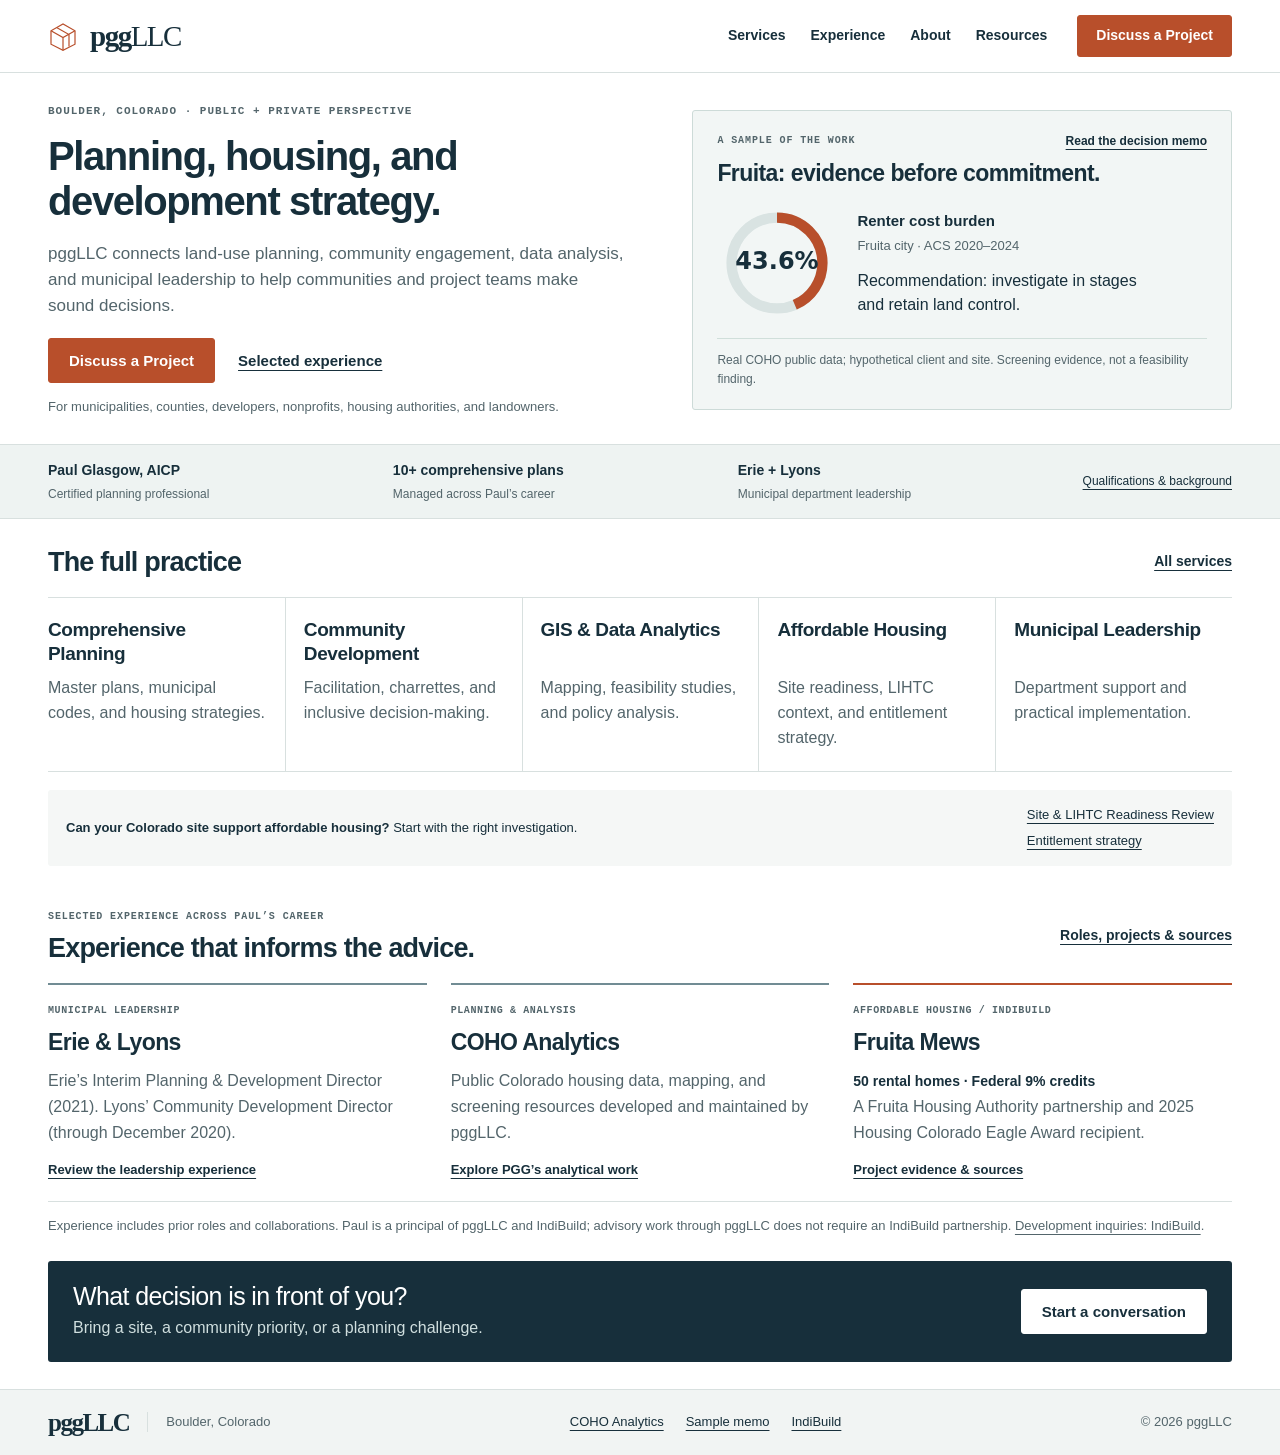
==== commit 12f715e1: "Correct professional-source attribution and preserve full service scope" ====
--- a/index.html
+++ b/index.html
@@ -28,8 +28,8 @@
 <a href="/services/#leadership"><h3>Municipal Leadership</h3><p>Department support and practical implementation.</p></a>
 </div><div class="housing-entry"><p><strong>Can your Colorado site support affordable housing?</strong> Start with the right investigation.</p><div><a href="/colorado-lihtc-site-feasibility.html">Site &amp; LIHTC Readiness Review</a><a href="/affordable-housing-entitlement-strategy.html">Entitlement strategy</a></div></div></section>
 <section class="selected-work" id="experience"><div class="compact-heading"><div><p class="eyebrow">Selected experience across Paul’s career</p><h2>Experience that informs the advice.</h2></div><a class="text-link" href="/about-us/#experience">Roles, projects &amp; sources</a></div><div class="work-grid">
-<article><p class="work-category">Municipal leadership</p><h3>Erie &amp; Lyons</h3><p>Erie’s Interim Planning &amp; Development Director (2021). Lyons’ Community Development Director (2017–2020).</p><a href="/about-us/#experience">Review the leadership experience</a></article>
-<article><p class="work-category">Planning &amp; analysis</p><h3>Plans, policy &amp; GIS</h3><p>Selected career work includes the City of Rifle Comprehensive Plan and Fairbanks North Star Borough land-use capability analysis.</p><a href="/about-us/#experience">See the planning background</a></article>
+<article><p class="work-category">Municipal leadership</p><h3>Erie &amp; Lyons</h3><p>Erie’s Interim Planning &amp; Development Director (2021). Lyons’ Community Development Director (through December 2020).</p><a href="/about-us/#experience">Review the leadership experience</a></article>
+<article><p class="work-category">Planning &amp; analysis</p><h3>COHO Analytics</h3><p>Public Colorado housing data, mapping, and screening resources developed and maintained by pggLLC.</p><a href="https://cohoanalytics.com/">Explore PGG’s analytical work</a></article>
 <article class="work-feature"><p class="work-category">Affordable housing / IndiBuild</p><h3>Fruita Mews</h3><p><strong>50 rental homes · Federal 9% credits</strong><br>A Fruita Housing Authority partnership and 2025 Housing Colorado Eagle Award recipient.</p><a href="/resources.html#fruita">Project evidence &amp; sources</a></article>
 </div><p class="career-note">Experience includes prior roles and collaborations. Paul is a principal of pggLLC and IndiBuild; advisory work through pggLLC does not require an IndiBuild partnership. <a href="https://indibuild.com/">Development inquiries: IndiBuild</a>.</p></section>
 <section class="project-contact"><div><h2>What decision is in front of you?</h2><p>Bring a site, a community priority, or a planning challenge.</p></div><a class="button" href="/contact-us/">Start a conversation</a></section>
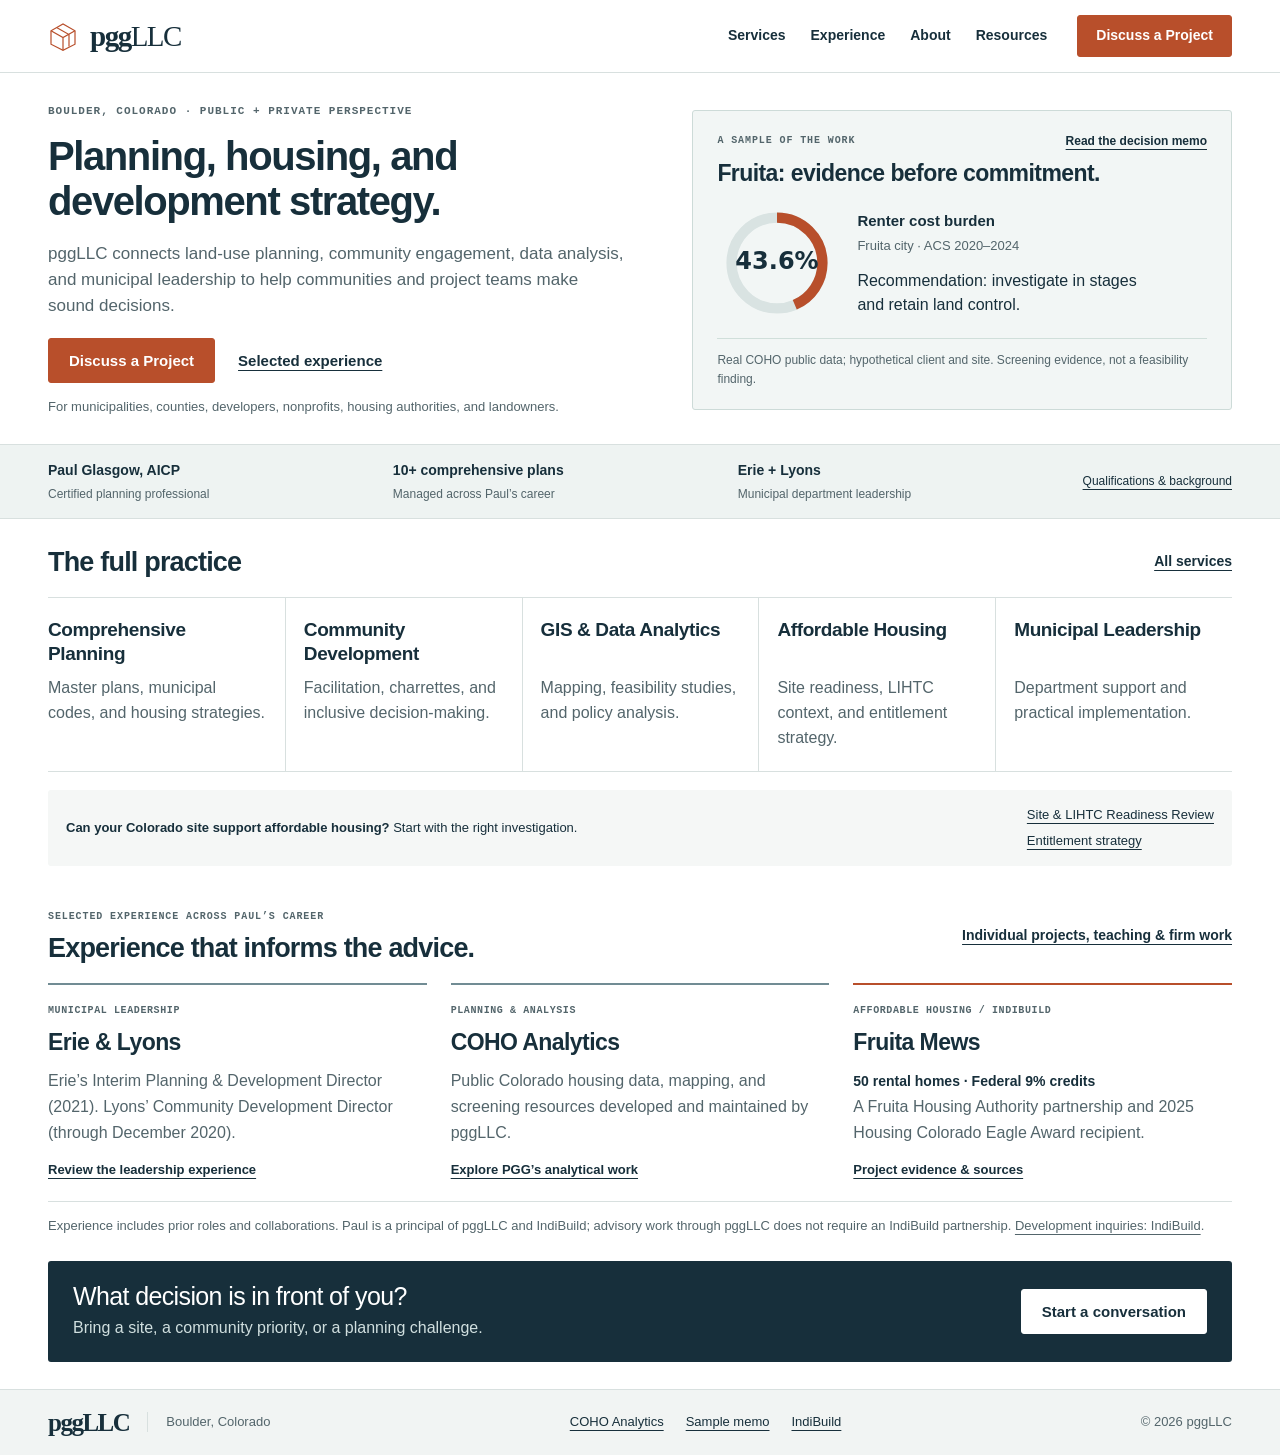
==== commit d352959e: "Restore Paul individual projects and teaching with clear attribution" ====
--- a/index.html
+++ b/index.html
@@ -27,7 +27,7 @@
 <a href="/services/#housing"><h3>Affordable Housing</h3><p>Site readiness, LIHTC context, and entitlement strategy.</p></a>
 <a href="/services/#leadership"><h3>Municipal Leadership</h3><p>Department support and practical implementation.</p></a>
 </div><div class="housing-entry"><p><strong>Can your Colorado site support affordable housing?</strong> Start with the right investigation.</p><div><a href="/colorado-lihtc-site-feasibility.html">Site &amp; LIHTC Readiness Review</a><a href="/affordable-housing-entitlement-strategy.html">Entitlement strategy</a></div></div></section>
-<section class="selected-work" id="experience"><div class="compact-heading"><div><p class="eyebrow">Selected experience across Paul’s career</p><h2>Experience that informs the advice.</h2></div><a class="text-link" href="/about-us/#experience">Roles, projects &amp; sources</a></div><div class="work-grid">
+<section class="selected-work" id="experience"><div class="compact-heading"><div><p class="eyebrow">Selected experience across Paul’s career</p><h2>Experience that informs the advice.</h2></div><a class="text-link" href="/about-us/#experience">Individual projects, teaching &amp; firm work</a></div><div class="work-grid">
 <article><p class="work-category">Municipal leadership</p><h3>Erie &amp; Lyons</h3><p>Erie’s Interim Planning &amp; Development Director (2021). Lyons’ Community Development Director (through December 2020).</p><a href="/about-us/#experience">Review the leadership experience</a></article>
 <article><p class="work-category">Planning &amp; analysis</p><h3>COHO Analytics</h3><p>Public Colorado housing data, mapping, and screening resources developed and maintained by pggLLC.</p><a href="https://cohoanalytics.com/">Explore PGG’s analytical work</a></article>
 <article class="work-feature"><p class="work-category">Affordable housing / IndiBuild</p><h3>Fruita Mews</h3><p><strong>50 rental homes · Federal 9% credits</strong><br>A Fruita Housing Authority partnership and 2025 Housing Colorado Eagle Award recipient.</p><a href="/resources.html#fruita">Project evidence &amp; sources</a></article>
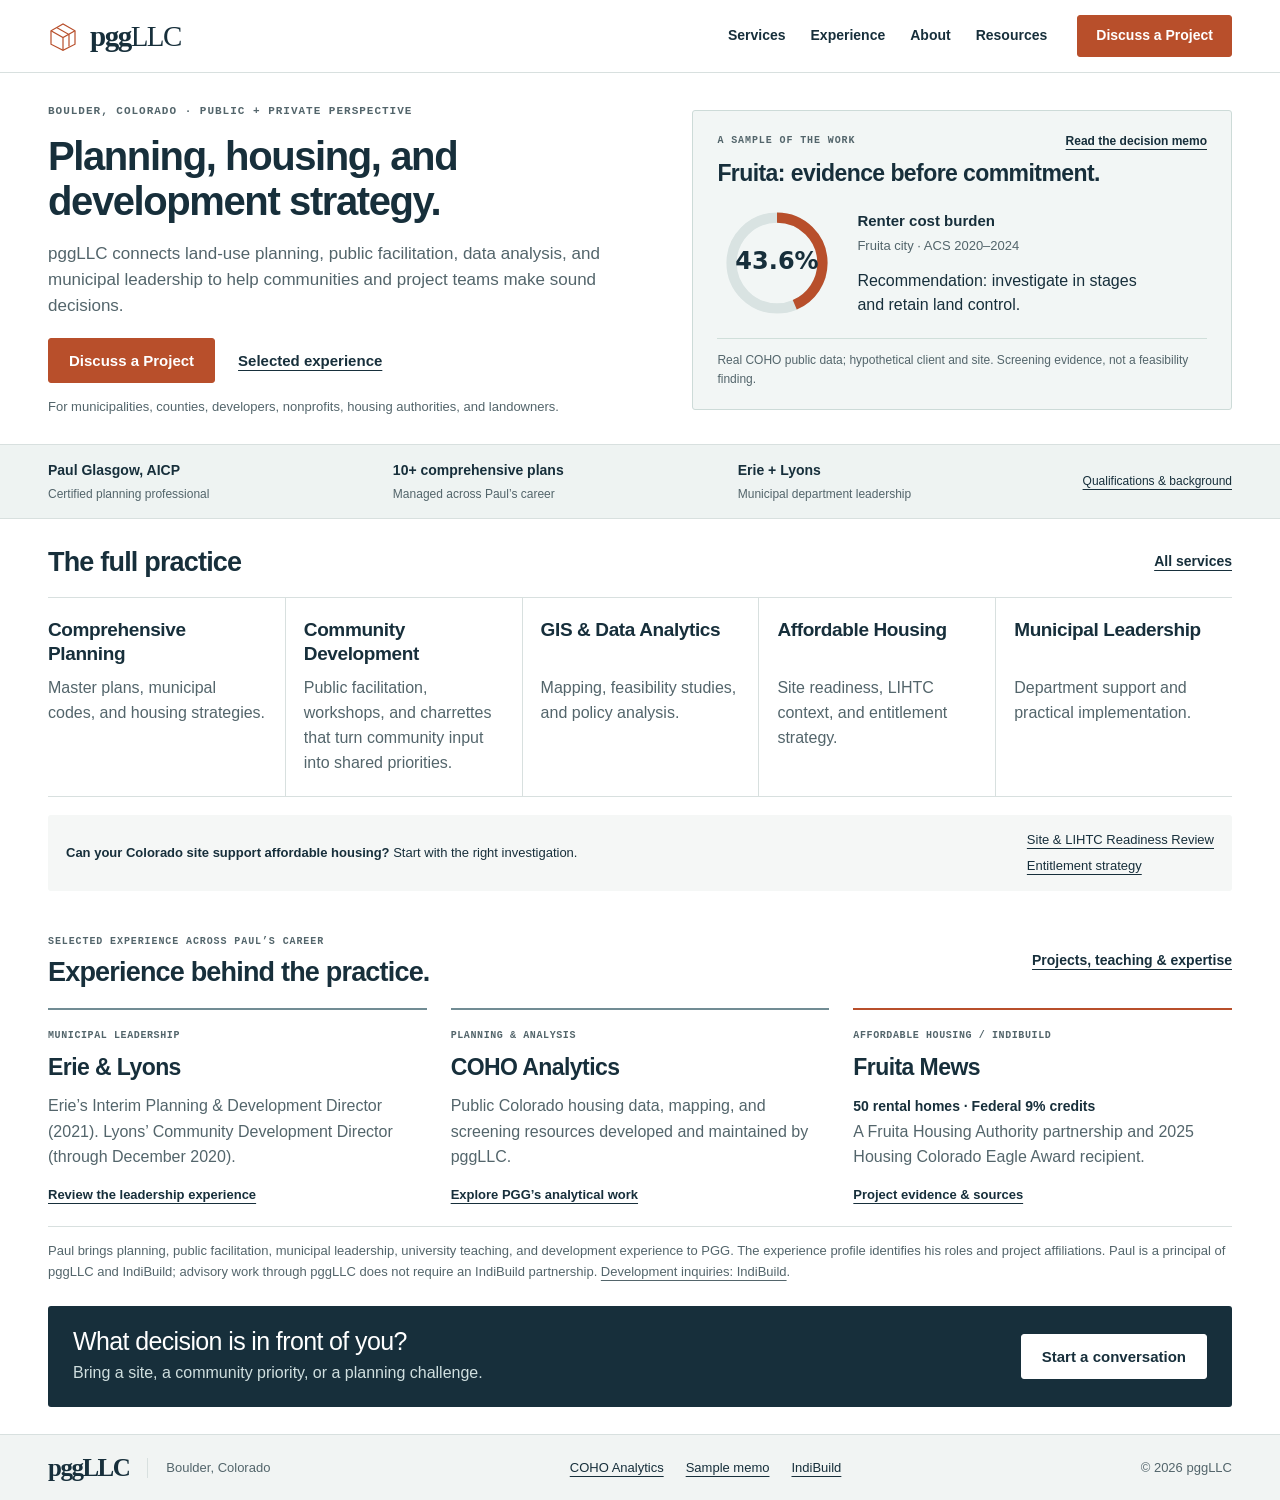
==== commit 4373d7bc: "Emphasize public facilitation and expertise Paul brings to PGG" ====
--- a/index.html
+++ b/index.html
@@ -16,22 +16,22 @@
 <nav aria-label="Main navigation"><a href="/services/">Services</a><a href="/about-us/#experience">Experience</a><a href="/about-us/">About</a><a href="/resources.html">Resources</a></nav><a class="button small" href="/contact-us/">Discuss a Project</a></div>
 </header><main id="main" tabindex="-1" class="home refined-home">
 <section class="practice-hero">
- <div class="practice-hero-copy"><p class="eyebrow">Boulder, Colorado · Public + private perspective</p><h1>Planning, housing, and development strategy.</h1><p class="lead">pggLLC connects land-use planning, community engagement, data analysis, and municipal leadership to help communities and project teams make sound decisions.</p><div class="actions"><a class="button" href="/contact-us/">Discuss a Project</a><a class="text-link" href="/about-us/#experience">Selected experience</a></div><p class="audience">For municipalities, counties, developers, nonprofits, housing authorities, and landowners.</p></div>
+ <div class="practice-hero-copy"><p class="eyebrow">Boulder, Colorado · Public + private perspective</p><h1>Planning, housing, and development strategy.</h1><p class="lead">pggLLC connects land-use planning, public facilitation, data analysis, and municipal leadership to help communities and project teams make sound decisions.</p><div class="actions"><a class="button" href="/contact-us/">Discuss a Project</a><a class="text-link" href="/about-us/#experience">Selected experience</a></div><p class="audience">For municipalities, counties, developers, nonprofits, housing authorities, and landowners.</p></div>
  <aside class="decision-preview" aria-labelledby="preview-title"><div class="preview-heading"><p class="eyebrow">A sample of the work</p><a href="/sample-site-decision-memo.html">Read the decision memo</a></div><h2 id="preview-title">Fruita: evidence before commitment.</h2><div class="preview-data"><svg viewBox="0 0 140 140" role="img" aria-labelledby="burden-title"><title id="burden-title">COHO reports 43.6 percent of Fruita renters paying over 30 percent of income toward housing, ACS 2020-2024.</title><circle cx="70" cy="70" r="53" fill="none" stroke="#d9e3e2" stroke-width="12"/><circle cx="70" cy="70" r="53" fill="none" stroke="#b84f2b" stroke-width="12" pathLength="100" stroke-dasharray="43.6 56.4" transform="rotate(-90 70 70)"/><text x="70" y="77" text-anchor="middle" fill="#172f3b" font-family="system-ui,sans-serif" font-size="28" font-weight="600">43.6%</text></svg><div><p><strong>Renter cost burden</strong><span>Fruita city · ACS 2020–2024</span></p><p class="preview-recommendation">Recommendation: investigate in stages and retain land control.</p></div></div><p class="preview-source">Real COHO public data; hypothetical client and site. Screening evidence, not a feasibility finding.</p></aside>
 </section>
 <div class="credentials-band"><div><strong>Paul Glasgow, AICP</strong><span>Certified planning professional</span></div><div><strong>10+ comprehensive plans</strong><span>Managed across Paul’s career</span></div><div><strong>Erie + Lyons</strong><span>Municipal department leadership</span></div><a href="/about-us/">Qualifications &amp; background</a></div>
 <section class="capabilities-section" id="services"><div class="compact-heading"><h2>The full practice</h2><a class="text-link" href="/services/">All services</a></div><div class="capability-grid">
 <a href="/services/#planning"><h3>Comprehensive Planning</h3><p>Master plans, municipal codes, and housing strategies.</p></a>
-<a href="/services/#community"><h3>Community Development</h3><p>Facilitation, charrettes, and inclusive decision-making.</p></a>
+<a href="/services/#community"><h3>Community Development</h3><p>Public facilitation, workshops, and charrettes that turn community input into shared priorities.</p></a>
 <a href="/services/#analysis"><h3>GIS &amp; Data Analytics</h3><p>Mapping, feasibility studies, and policy analysis.</p></a>
 <a href="/services/#housing"><h3>Affordable Housing</h3><p>Site readiness, LIHTC context, and entitlement strategy.</p></a>
 <a href="/services/#leadership"><h3>Municipal Leadership</h3><p>Department support and practical implementation.</p></a>
 </div><div class="housing-entry"><p><strong>Can your Colorado site support affordable housing?</strong> Start with the right investigation.</p><div><a href="/colorado-lihtc-site-feasibility.html">Site &amp; LIHTC Readiness Review</a><a href="/affordable-housing-entitlement-strategy.html">Entitlement strategy</a></div></div></section>
-<section class="selected-work" id="experience"><div class="compact-heading"><div><p class="eyebrow">Selected experience across Paul’s career</p><h2>Experience that informs the advice.</h2></div><a class="text-link" href="/about-us/#experience">Individual projects, teaching &amp; firm work</a></div><div class="work-grid">
+<section class="selected-work" id="experience"><div class="compact-heading"><div><p class="eyebrow">Selected experience across Paul’s career</p><h2>Experience behind the practice.</h2></div><a class="text-link" href="/about-us/#experience">Projects, teaching &amp; expertise</a></div><div class="work-grid">
 <article><p class="work-category">Municipal leadership</p><h3>Erie &amp; Lyons</h3><p>Erie’s Interim Planning &amp; Development Director (2021). Lyons’ Community Development Director (through December 2020).</p><a href="/about-us/#experience">Review the leadership experience</a></article>
 <article><p class="work-category">Planning &amp; analysis</p><h3>COHO Analytics</h3><p>Public Colorado housing data, mapping, and screening resources developed and maintained by pggLLC.</p><a href="https://cohoanalytics.com/">Explore PGG’s analytical work</a></article>
 <article class="work-feature"><p class="work-category">Affordable housing / IndiBuild</p><h3>Fruita Mews</h3><p><strong>50 rental homes · Federal 9% credits</strong><br>A Fruita Housing Authority partnership and 2025 Housing Colorado Eagle Award recipient.</p><a href="/resources.html#fruita">Project evidence &amp; sources</a></article>
-</div><p class="career-note">Experience includes prior roles and collaborations. Paul is a principal of pggLLC and IndiBuild; advisory work through pggLLC does not require an IndiBuild partnership. <a href="https://indibuild.com/">Development inquiries: IndiBuild</a>.</p></section>
+</div><p class="career-note">Paul brings planning, public facilitation, municipal leadership, university teaching, and development experience to PGG. The experience profile identifies his roles and project affiliations. Paul is a principal of pggLLC and IndiBuild; advisory work through pggLLC does not require an IndiBuild partnership. <a href="https://indibuild.com/">Development inquiries: IndiBuild</a>.</p></section>
 <section class="project-contact"><div><h2>What decision is in front of you?</h2><p>Bring a site, a community priority, or a planning challenge.</p></div><a class="button" href="/contact-us/">Start a conversation</a></section>
 </main>
 <footer><div class="footer-inner">
